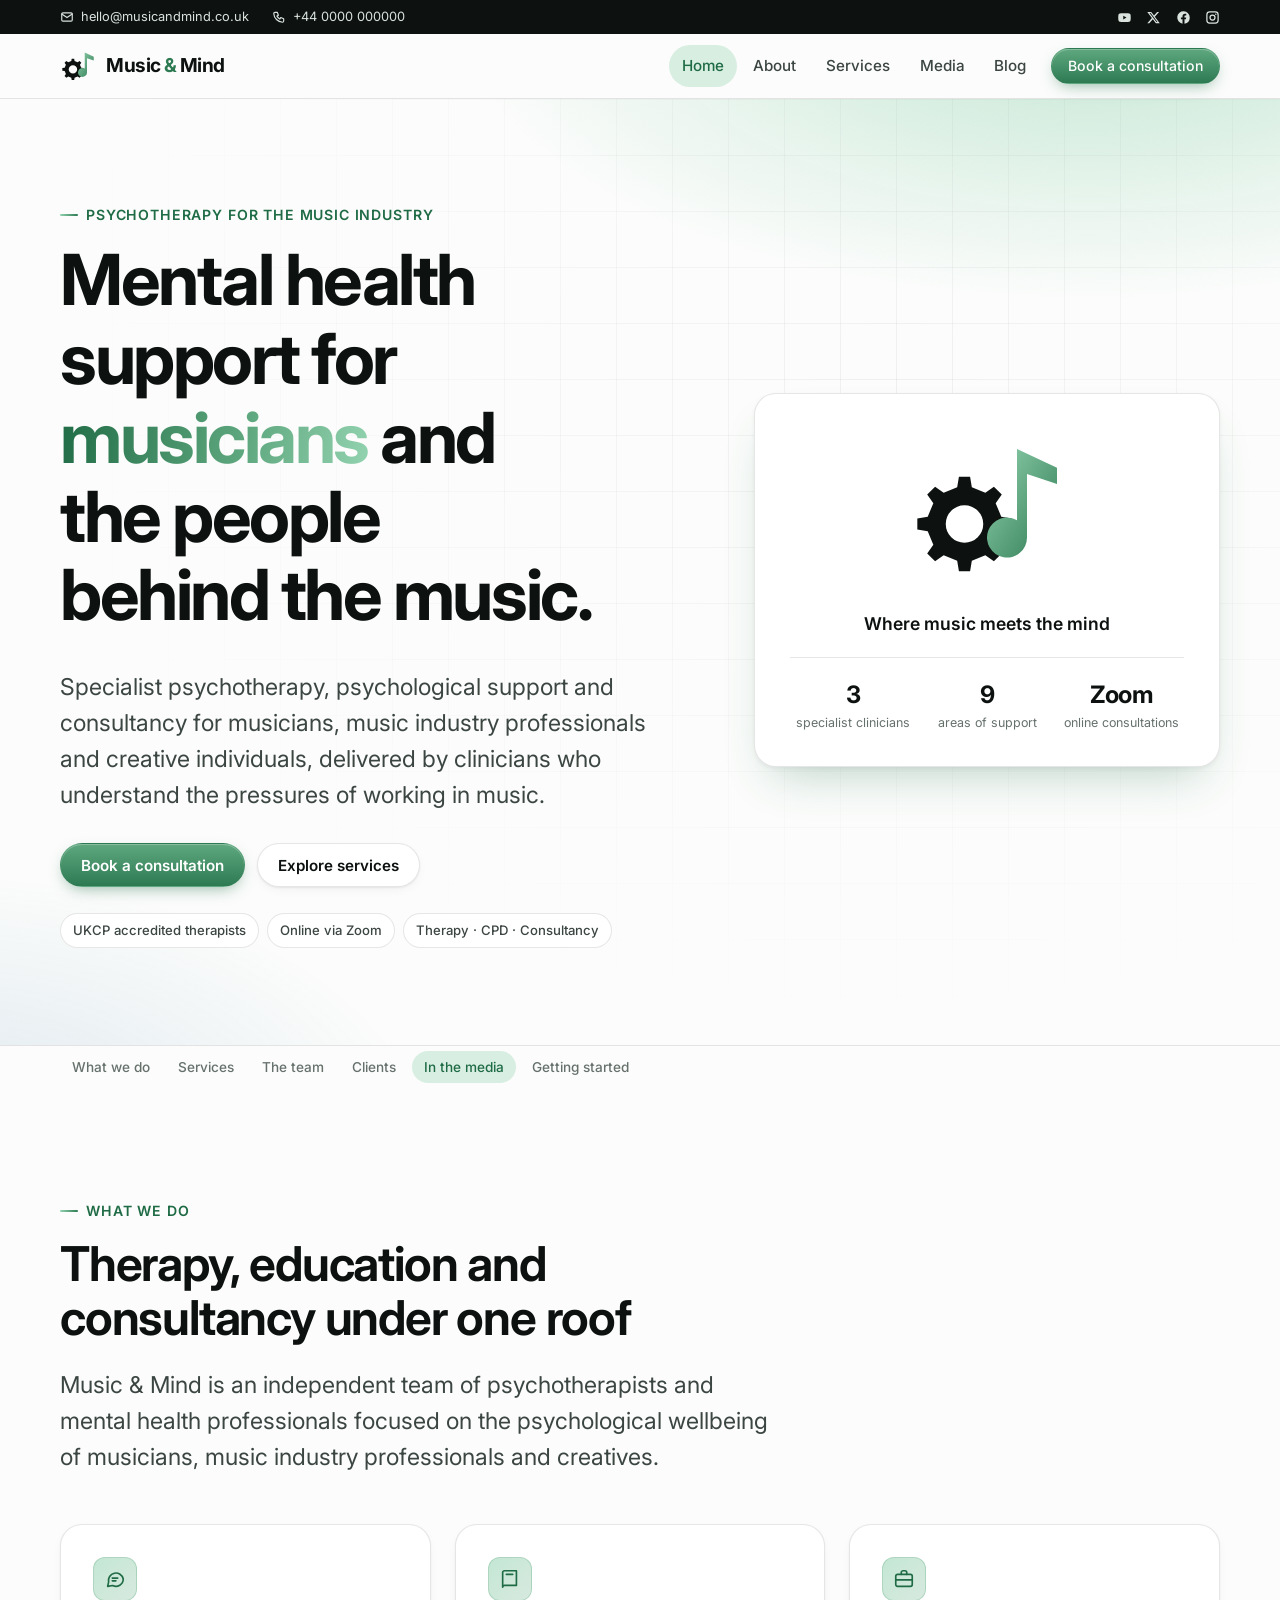
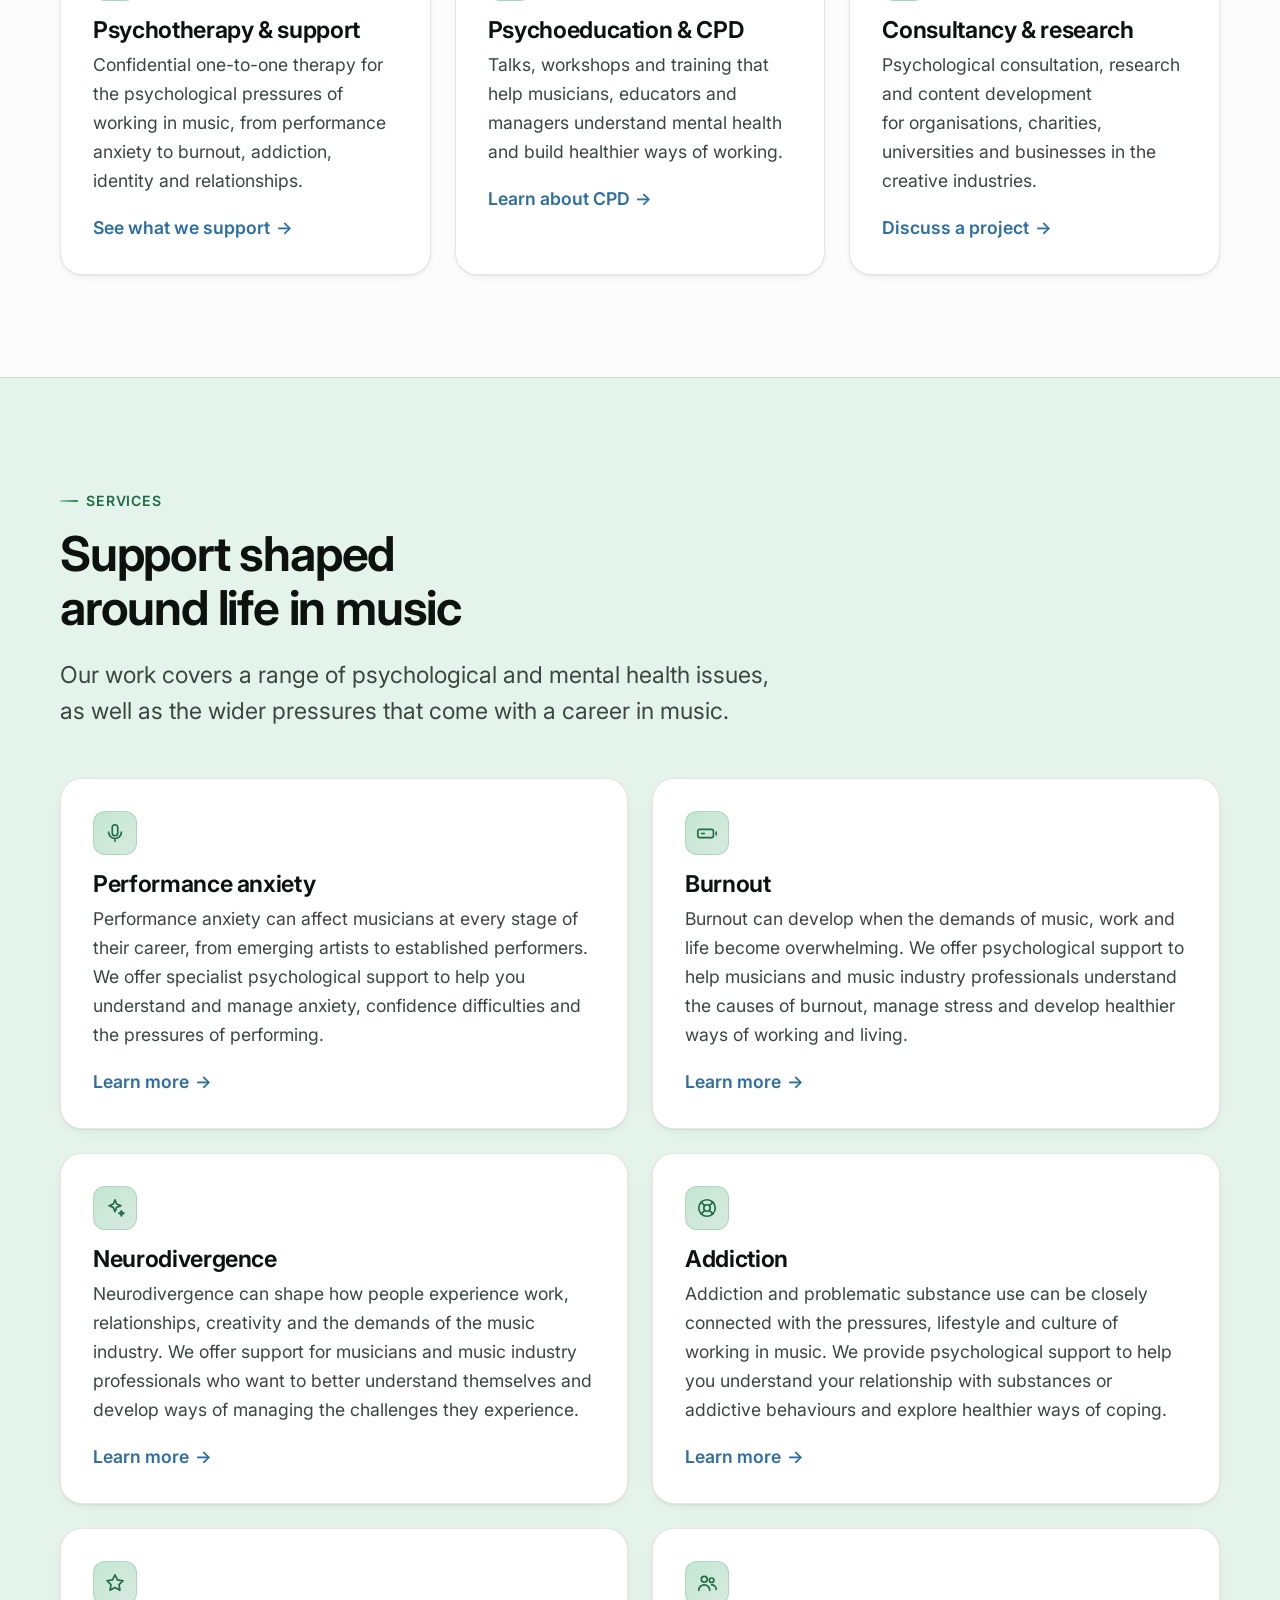
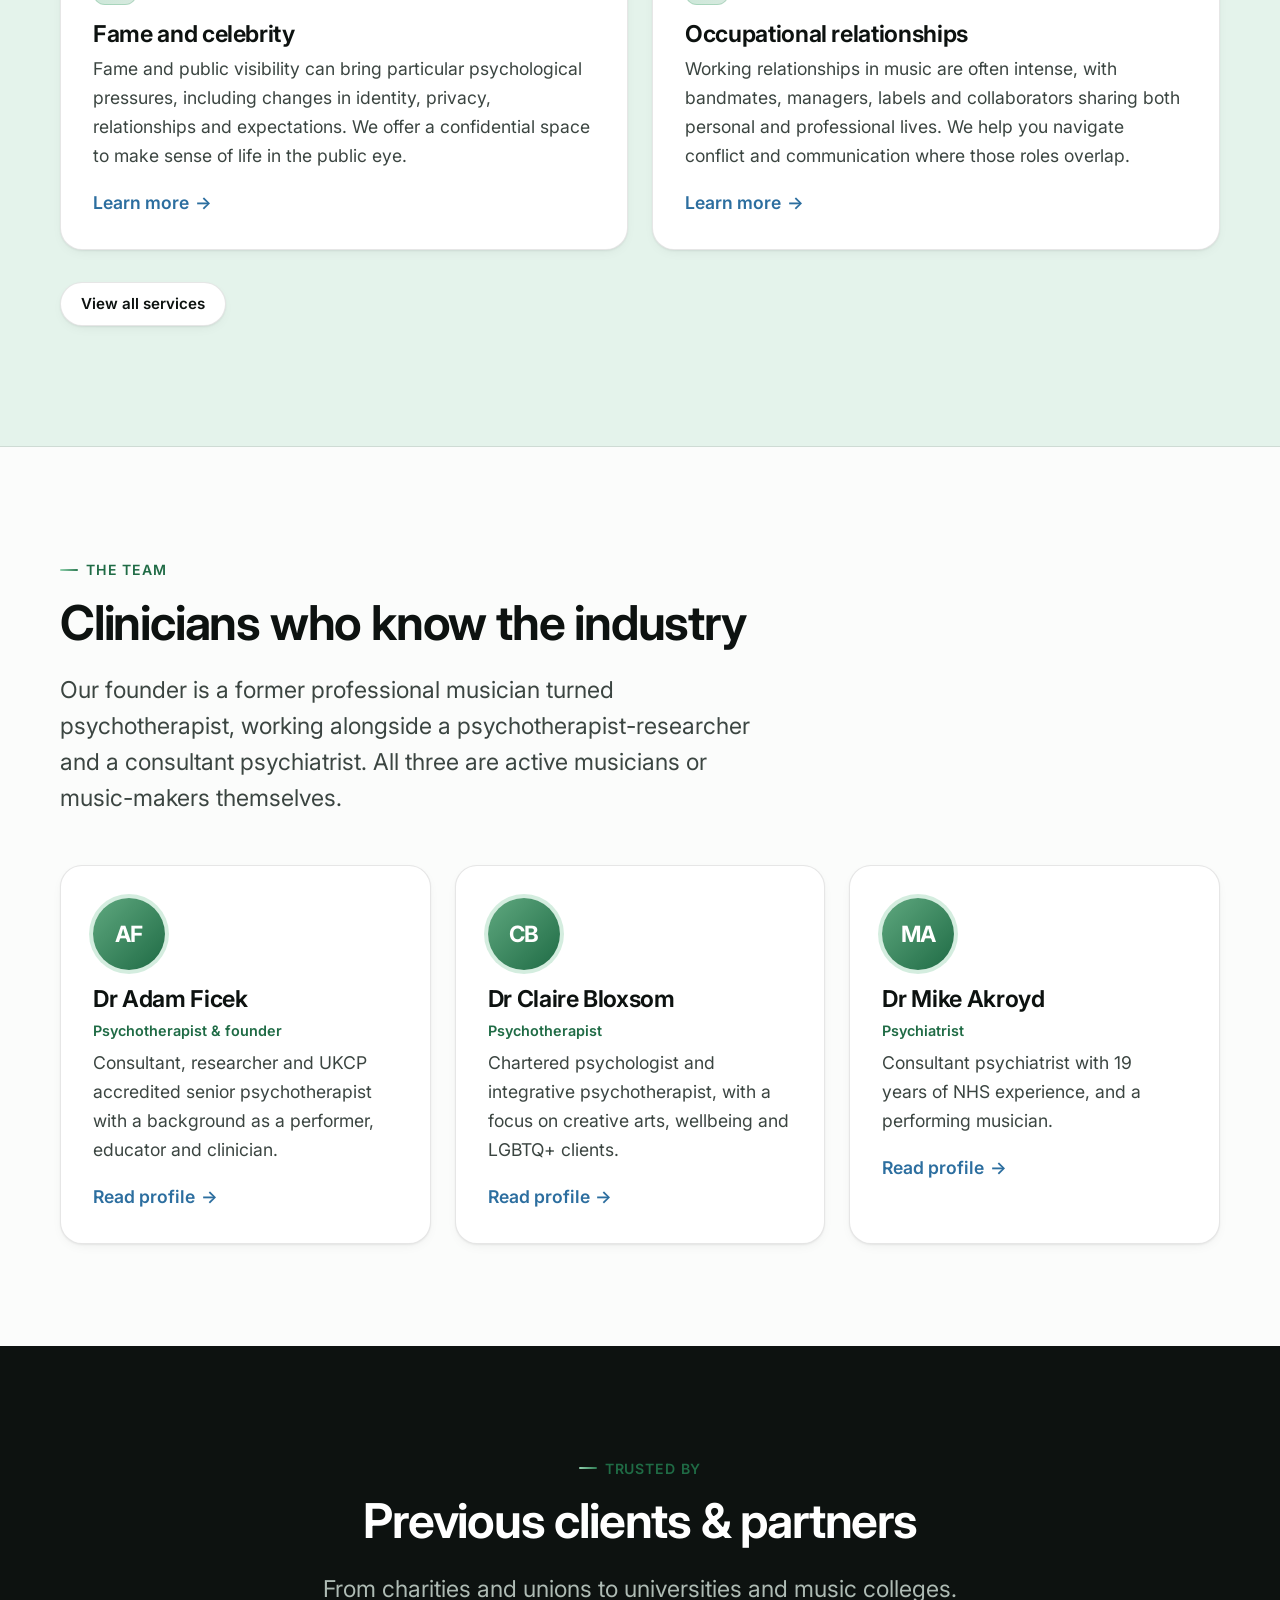
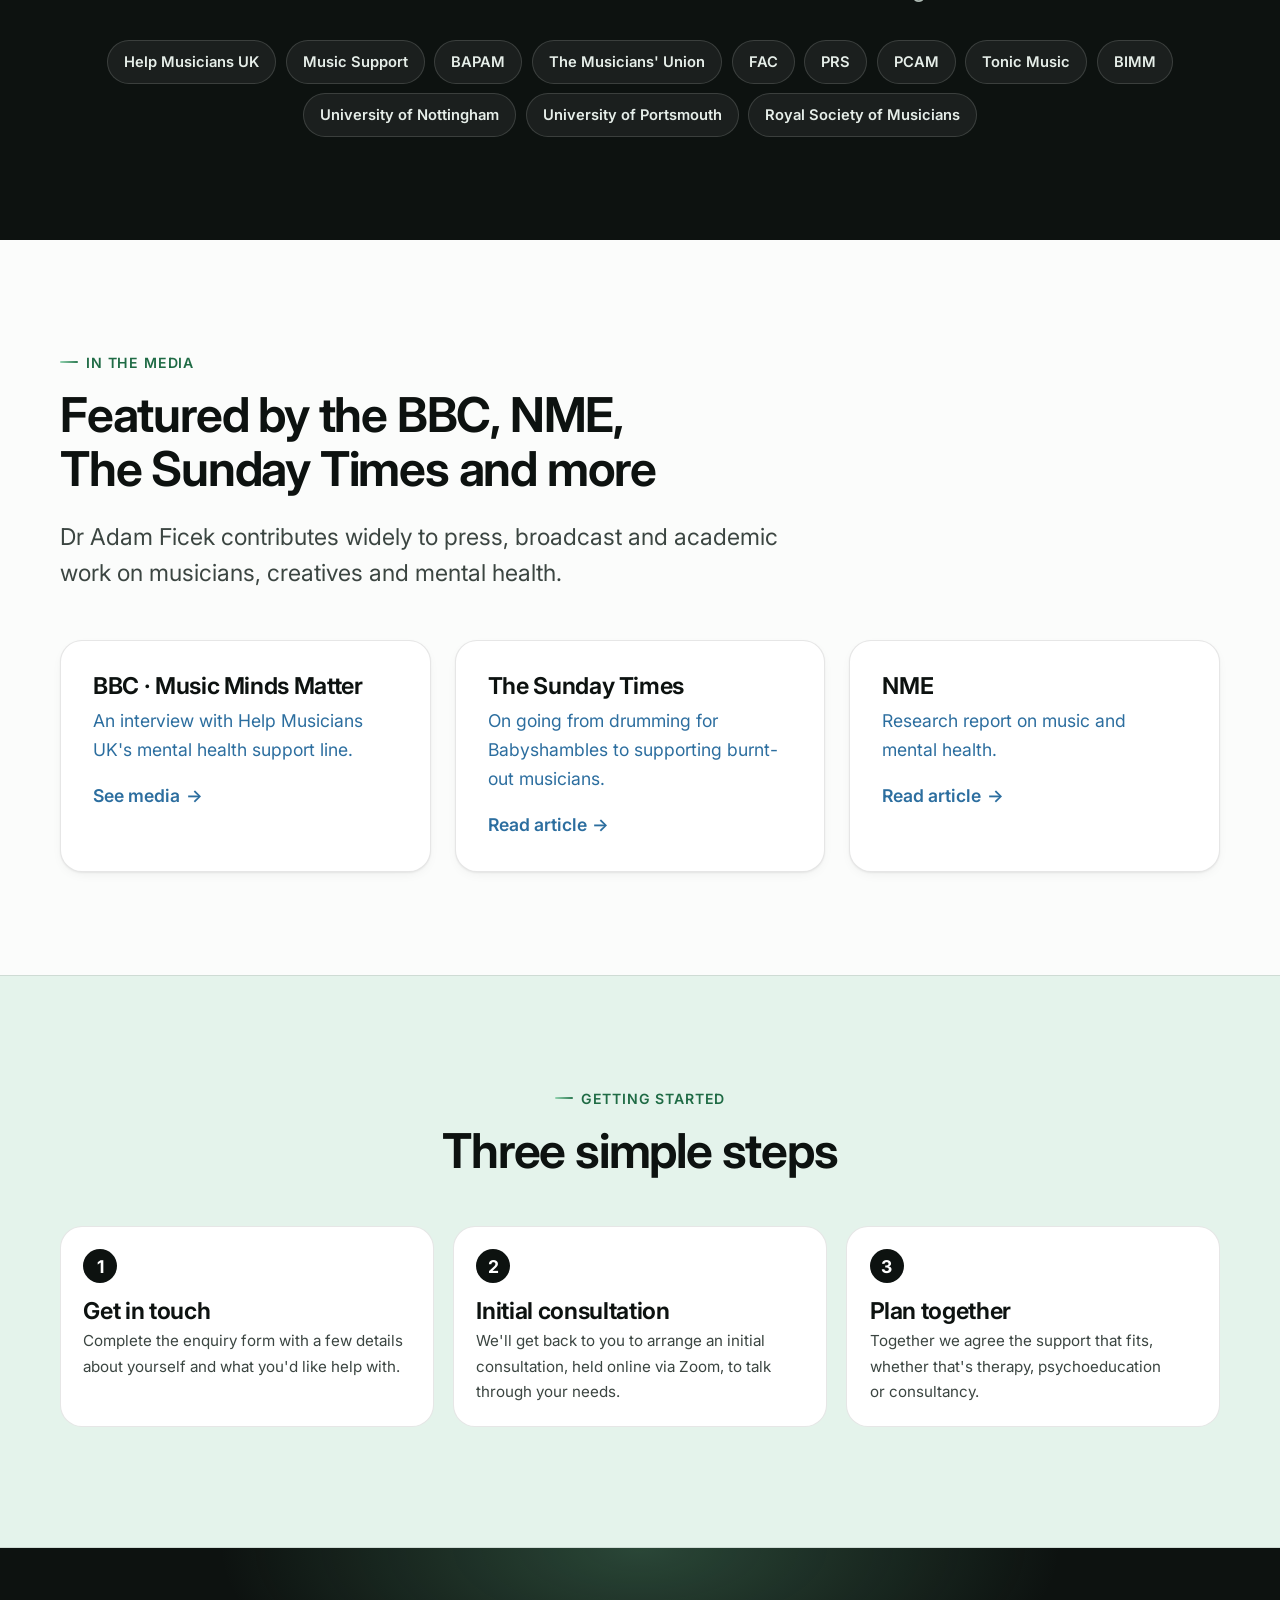
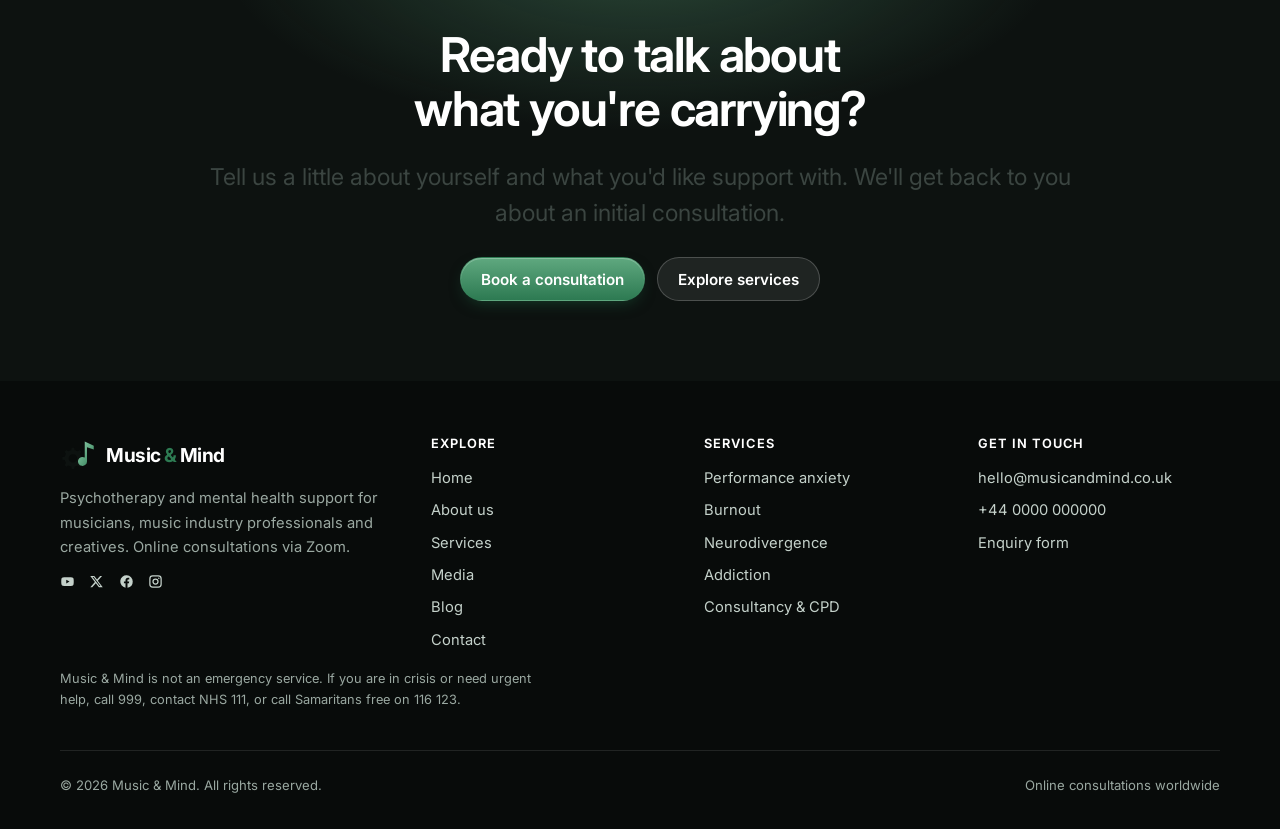
==== index.html @ 937616e1 "Initial commit: modernised Music & Mind static site" ====
<!doctype html>
<html lang="en-GB" class="no-js">
<head>
<meta charset="utf-8">
<meta name="viewport" content="width=device-width,initial-scale=1">
<title>Psychotherapy &amp; Mental Health Support for Musicians | Music &amp; Mind</title>
<meta name="description" content="Specialist psychotherapy, psychological support and consultancy for musicians, music industry professionals and creatives. Online consultations via Zoom.">
<meta name="theme-color" content="#0d1210">
<link rel="canonical" href="https://www.musicandmind.co.uk/">
<meta property="og:type" content="website"><meta property="og:site_name" content="Music &amp; Mind">
<meta property="og:title" content="Psychotherapy &amp; Mental Health Support for Musicians | Music &amp; Mind"><meta property="og:description" content="Specialist psychotherapy, psychological support and consultancy for musicians, music industry professionals and creatives. Online consultations via Zoom.">
<meta property="og:image" content="https://www.musicandmind.co.uk/images/brand/og.png"><meta name="twitter:card" content="summary_large_image">
<link rel="icon" href="favicon.svg" type="image/svg+xml"><link rel="icon" href="favicon-32.png" sizes="32x32" type="image/png">
<link rel="apple-touch-icon" href="apple-touch-icon.png"><link rel="manifest" href="site.webmanifest">
<script>document.documentElement.className="js"</script>
<link rel="preconnect" href="https://fonts.googleapis.com"><link rel="preconnect" href="https://fonts.gstatic.com" crossorigin>
<link rel="stylesheet" href="https://fonts.googleapis.com/css2?family=Inter:wght@400..700&display=swap">
<link rel="stylesheet" href="css/style.css">
<script src="js/main.js" defer></script>
<script type="application/ld+json">{"@context": "https://schema.org", "@type": "ProfessionalService", "name": "Music & Mind", "url": "https://www.musicandmind.co.uk/", "description": "Psychotherapy and mental health support for musicians, music industry professionals and creatives.", "sameAs": ["https://www.youtube.com/channel/UCqxCYshi4Ed6WEvmgeZslqQ", "https://twitter.com/musicandminduk", "https://www.facebook.com/musicandmindconsultancy/", "https://www.instagram.com/musicandminduk/"], "areaServed": "GB"}</script>
</head>
<body>
<a class="skip" href="#main">Skip to content</a>
<header class="site-header">
  <div class="topbar"><div class="wrap">
    <div class="contact">
      <a href="mailto:hello@musicandmind.co.uk"><svg viewBox="0 0 24 24" aria-hidden="true"><rect x="3" y="5" width="18" height="14" rx="2"/><path d="M3 7l9 6 9-6"/></svg><span>hello@musicandmind.co.uk</span></a>
      <a href="tel:+440000000000"><svg viewBox="0 0 24 24" aria-hidden="true"><path d="M5 4h4l2 5-2.5 1.5a11 11 0 0 0 5 5L15 13l5 2v4a2 2 0 0 1-2 2A16 16 0 0 1 3 6a2 2 0 0 1 2-2z"/></svg><span>+44 0000 000000</span></a>
    </div>
    <div class="socials"><a href="https://www.youtube.com/channel/UCqxCYshi4Ed6WEvmgeZslqQ" rel="noopener" target="_blank" aria-label="YouTube"><svg viewBox="0 0 24 24" fill-rule="evenodd" aria-hidden="true"><path d="M21.6 7.2a2.5 2.5 0 0 0-1.8-1.8C18.2 5 12 5 12 5s-6.2 0-7.8.4A2.5 2.5 0 0 0 2.4 7.2C2 8.8 2 12 2 12s0 3.2.4 4.8a2.5 2.5 0 0 0 1.8 1.8C5.8 19 12 19 12 19s6.2 0 7.8-.4a2.5 2.5 0 0 0 1.8-1.8c.4-1.6.4-4.8.4-4.8s0-3.2-.4-4.8zM10 15V9l5.2 3L10 15z"/></svg></a><a href="https://twitter.com/musicandminduk" rel="noopener" target="_blank" aria-label="X (Twitter)"><svg viewBox="0 0 24 24" fill-rule="evenodd" aria-hidden="true"><path d="M17.8 3h3.1l-6.8 7.7L22 21h-6.2l-4.9-6.3L5.2 21H2.1l7.3-8.3L2 3h6.4l4.4 5.8L17.8 3zm-1.1 16.2h1.7L7.4 4.7H5.6l11.1 14.5z"/></svg></a><a href="https://www.facebook.com/musicandmindconsultancy/" rel="noopener" target="_blank" aria-label="Facebook"><svg viewBox="0 0 24 24" fill-rule="evenodd" aria-hidden="true"><path d="M22 12a10 10 0 1 0-11.6 9.9v-7H7.9V12h2.5V9.8c0-2.5 1.5-3.9 3.8-3.9 1.1 0 2.2.2 2.2.2v2.5h-1.3c-1.2 0-1.6.8-1.6 1.6V12h2.8l-.4 2.9h-2.3v7A10 10 0 0 0 22 12z"/></svg></a><a href="https://www.instagram.com/musicandminduk/" rel="noopener" target="_blank" aria-label="Instagram"><svg viewBox="0 0 24 24" fill-rule="evenodd" aria-hidden="true"><path d="M7.5 2h9A5.5 5.5 0 0 1 22 7.5v9a5.5 5.5 0 0 1-5.5 5.5h-9A5.5 5.5 0 0 1 2 16.5v-9A5.5 5.5 0 0 1 7.5 2zm0 2A3.5 3.5 0 0 0 4 7.5v9A3.5 3.5 0 0 0 7.5 20h9a3.5 3.5 0 0 0 3.5-3.5v-9A3.5 3.5 0 0 0 16.5 4h-9zM12 7a5 5 0 1 1 0 10 5 5 0 0 1 0-10zm0 2a3 3 0 1 0 0 6 3 3 0 0 0 0-6zm5.3-3.3a1.2 1.2 0 1 1 0 2.4 1.2 1.2 0 0 1 0-2.4z"/></svg></a></div>
  </div></div>
  <div class="mainbar"><div class="wrap">
    <a class="brand" href="index.html" aria-label="Music &amp; Mind home"><img src="images/brand/logo-mark.svg" width="36" height="36" alt=""><span>Music <em>&amp;</em> Mind</span></a>
    <button class="menu-btn" aria-expanded="false" aria-controls="nav" aria-label="Menu"><svg viewBox="0 0 24 24"><path d="M4 7h16M4 12h16M4 17h16"/></svg></button>
    <nav class="nav" id="nav" aria-label="Main" data-open="false"><a href="index.html" aria-current="page">Home</a><a href="about.html">About</a><a href="services.html">Services</a><a href="media.html">Media</a><a href="blog.html">Blog</a><a class="btn sm" href="contact.html">Book a consultation</a></nav>
  </div></div>
  
</header>
<main id="main">

<section class="hero">
  <div class="wrap">
    <div>
      <span class="eyebrow">Psychotherapy for the music industry</span>
      <h1>Mental health support for <em>musicians</em> and the people behind the music.</h1>
      <p class="lead">Specialist psychotherapy, psychological support and consultancy for musicians, music industry professionals and creative individuals, delivered by clinicians who understand the pressures of working in music.</p>
      <div class="btn-row"><a class="btn" href="contact.html">Book a consultation</a><a class="btn ghost" href="services.html">Explore services</a></div>
      <ul class="chips"><li>UKCP accredited therapists</li><li>Online via Zoom</li><li>Therapy · CPD · Consultancy</li></ul>
    </div>
    <div class="hero-card reveal">
      <img class="mark" src="images/brand/logo-mark.svg" width="160" height="160" alt="Music &amp; Mind logo: a gear and a musical note">
      <p style="margin:0;color:var(--ink);font-weight:600">Where music meets the mind</p>
      <div class="stat-row">
        <div class="stat"><b>3</b><span>specialist clinicians</span></div>
        <div class="stat"><b>9</b><span>areas of support</span></div>
        <div class="stat"><b>Zoom</b><span>online consultations</span></div>
      </div>
    </div>
  </div>
</section>

<nav class="subnav" aria-label="On this page"><div class="wrap"><a href="#approach">What we do</a><a href="#services">Services</a><a href="#team">The team</a><a href="#clients">Clients</a><a href="#media">In the media</a><a href="#start">Getting started</a></div></nav>

<section class="section" id="approach">
  <div class="wrap">
    <div class="sec-head"><span class="eyebrow">What we do</span><h2>Therapy, education and consultancy under one roof</h2>
    <p class="lead">Music & Mind is an independent team of psychotherapists and mental health professionals focused on the psychological wellbeing of musicians, music industry professionals and creatives.</p></div>
    <div class="grid c3">
      <article class="card reveal"><div class="icon" aria-hidden="true"><svg viewBox="0 0 24 24"><path d="M21 12a8 8 0 0 1-11.6 7.1L4 20l1-4.6A8 8 0 1 1 21 12z"/><path d="M9 11h6M9 14h4"/></svg></div><h3>Psychotherapy &amp; support</h3><p>Confidential one-to-one therapy for the psychological pressures of working in music, from performance anxiety to burnout, addiction, identity and relationships.</p><a class="link-arrow" href="services.html">See what we support</a></article>
      <article class="card reveal" style="--i:1"><div class="icon" aria-hidden="true"><svg viewBox="0 0 24 24"><path d="M4 5a2 2 0 0 1 2-2h13v16H6a2 2 0 0 0-2 2V5z"/><path d="M8 7h7"/></svg></div><h3>Psychoeducation &amp; CPD</h3><p>Talks, workshops and training that help musicians, educators and managers understand mental health and build healthier ways of working.</p><a class="link-arrow" href="services.html#consultancy-psychoeducation-cpd">Learn about CPD</a></article>
      <article class="card reveal" style="--i:2"><div class="icon" aria-hidden="true"><svg viewBox="0 0 24 24"><rect x="3" y="7" width="18" height="13" rx="2"/><path d="M9 7V5a2 2 0 0 1 2-2h2a2 2 0 0 1 2 2v2M3 13h18"/></svg></div><h3>Consultancy &amp; research</h3><p>Psychological consultation, research and content development for organisations, charities, universities and businesses in the creative industries.</p><a class="link-arrow" href="contact.html?topic=consultancy">Discuss a project</a></article>
    </div>
  </div>
</section>

<section class="section tint" id="services">
  <div class="wrap">
    <div class="sec-head"><span class="eyebrow">Services</span><h2>Support shaped around life in music</h2>
    <p class="lead">Our work covers a range of psychological and mental health issues, as well as the wider pressures that come with a career in music.</p></div>
    <div class="grid c2" data-services data-compact data-limit="6" aria-busy="true"><div class="card skeleton"></div><div class="card skeleton"></div></div>
    <p style="margin-top:2rem"><a class="btn ghost" href="services.html">View all services</a></p>
  </div>
</section>

<section class="section" id="team">
  <div class="wrap">
    <div class="sec-head"><span class="eyebrow">The team</span><h2>Clinicians who know the industry</h2>
    <p class="lead">Our founder is a former professional musician turned psychotherapist, working alongside a psychotherapist-researcher and a consultant psychiatrist. All three are active musicians or music-makers themselves.</p></div>
    <div class="grid c3">
      <article class="card reveal"><div class="avatar" aria-hidden="true">AF</div><h3 style="margin-top:1rem">Dr Adam Ficek</h3><p class="role">Psychotherapist &amp; founder</p><p>Consultant, researcher and UKCP accredited senior psychotherapist with a background as a performer, educator and clinician.</p><a class="link-arrow" href="about.html#adam-ficek">Read profile</a></article>
      <article class="card reveal" style="--i:1"><div class="avatar" aria-hidden="true">CB</div><h3 style="margin-top:1rem">Dr Claire Bloxsom</h3><p class="role">Psychotherapist</p><p>Chartered psychologist and integrative psychotherapist, with a focus on creative arts, wellbeing and LGBTQ+ clients.</p><a class="link-arrow" href="about.html#claire-bloxsom">Read profile</a></article>
      <article class="card reveal" style="--i:2"><div class="avatar" aria-hidden="true">MA</div><h3 style="margin-top:1rem">Dr Mike Akroyd</h3><p class="role">Psychiatrist</p><p>Consultant psychiatrist with 19 years of NHS experience, and a performing musician.</p><a class="link-arrow" href="about.html#mike-akroyd">Read profile</a></article>
    </div>
  </div>
</section>

<section class="section dark" id="clients">
  <div class="wrap center">
    <span class="eyebrow">Trusted by</span><h2>Previous clients &amp; partners</h2>
    <p class="lead center" style="color:#aebbb4;margin-bottom:2rem">From charities and unions to universities and music colleges.</p>
    <ul class="client-wall reveal">
      <li>Help Musicians UK</li><li>Music Support</li><li>BAPAM</li><li>The Musicians' Union</li><li>FAC</li><li>PRS</li><li>PCAM</li><li>Tonic Music</li><li>BIMM</li><li>University of Nottingham</li><li>University of Portsmouth</li><li>Royal Society of Musicians</li>
    </ul>
  </div>
</section>

<section class="section" id="media">
  <div class="wrap">
    <div class="sec-head"><span class="eyebrow">In the media</span><h2>Featured by the BBC, NME, The Sunday Times and more</h2>
    <p class="lead">Dr Adam Ficek contributes widely to press, broadcast and academic work on musicians, creatives and mental health.</p></div>
    <div class="grid c3">
      <a class="card reveal" href="media.html#press" style="text-decoration:none"><h3>BBC &middot; Music Minds Matter</h3><p>An interview with Help Musicians UK's mental health support line.</p><span class="link-arrow">See media</span></a>
      <a class="card reveal" style="--i:1;text-decoration:none" href="https://www.thetimes.co.uk/article/i-was-pete-dohertys-drummer-now-im-saving-burnt-out-rock-stars-d7qwt52q5" target="_blank" rel="noopener"><h3>The Sunday Times</h3><p>On going from drumming for Babyshambles to supporting burnt-out musicians.</p><span class="link-arrow">Read article</span></a>
      <a class="card reveal" style="--i:2;text-decoration:none" href="https://www.nme.com/news/music/babyshambles-dr-adam-ficek-shares-report-on-music-and-mental-health-its-business-but-the-product-is-a-human-being-3757294" target="_blank" rel="noopener"><h3>NME</h3><p>Research report on music and mental health.</p><span class="link-arrow">Read article</span></a>
    </div>
  </div>
</section>

<section class="section tint" id="start">
  <div class="wrap">
    <div class="sec-head center"><span class="eyebrow">Getting started</span><h2>Three simple steps</h2></div>
    <ol class="steps">
      <li class="reveal"><h3>Get in touch</h3><p>Complete the enquiry form with a few details about yourself and what you'd like help with.</p></li>
      <li class="reveal" style="--i:1"><h3>Initial consultation</h3><p>We'll get back to you to arrange an initial consultation, held online via Zoom, to talk through your needs.</p></li>
      <li class="reveal" style="--i:2"><h3>Plan together</h3><p>Together we agree the support that fits, whether that's therapy, psychoeducation or consultancy.</p></li>
    </ol>
  </div>
</section>

</main>
<section class="cta">
  <div class="wrap reveal">
    <h2>Ready to talk about what you're carrying?</h2>
    <p class="lead center" style="margin-inline:auto;margin-bottom:1.6rem">Tell us a little about yourself and what you'd like support with. We'll get back to you about an initial consultation.</p>
    <div class="btn-row"><a class="btn" href="contact.html">Book a consultation</a><a class="btn ghost" href="services.html">Explore services</a></div>
  </div>
</section>
<footer class="site-footer">
  <div class="wrap">
    <div class="foot-grid">
      <div>
        <a class="brand" href="index.html"><img src="images/brand/logo-mark.svg" width="36" height="36" alt=""><span>Music <em>&amp;</em> Mind</span></a>
        <p>Psychotherapy and mental health support for musicians, music industry professionals and creatives. Online consultations via Zoom.</p>
        <div class="socials"><a href="https://www.youtube.com/channel/UCqxCYshi4Ed6WEvmgeZslqQ" rel="noopener" target="_blank" aria-label="YouTube"><svg viewBox="0 0 24 24" fill-rule="evenodd" aria-hidden="true"><path d="M21.6 7.2a2.5 2.5 0 0 0-1.8-1.8C18.2 5 12 5 12 5s-6.2 0-7.8.4A2.5 2.5 0 0 0 2.4 7.2C2 8.8 2 12 2 12s0 3.2.4 4.8a2.5 2.5 0 0 0 1.8 1.8C5.8 19 12 19 12 19s6.2 0 7.8-.4a2.5 2.5 0 0 0 1.8-1.8c.4-1.6.4-4.8.4-4.8s0-3.2-.4-4.8zM10 15V9l5.2 3L10 15z"/></svg></a><a href="https://twitter.com/musicandminduk" rel="noopener" target="_blank" aria-label="X (Twitter)"><svg viewBox="0 0 24 24" fill-rule="evenodd" aria-hidden="true"><path d="M17.8 3h3.1l-6.8 7.7L22 21h-6.2l-4.9-6.3L5.2 21H2.1l7.3-8.3L2 3h6.4l4.4 5.8L17.8 3zm-1.1 16.2h1.7L7.4 4.7H5.6l11.1 14.5z"/></svg></a><a href="https://www.facebook.com/musicandmindconsultancy/" rel="noopener" target="_blank" aria-label="Facebook"><svg viewBox="0 0 24 24" fill-rule="evenodd" aria-hidden="true"><path d="M22 12a10 10 0 1 0-11.6 9.9v-7H7.9V12h2.5V9.8c0-2.5 1.5-3.9 3.8-3.9 1.1 0 2.2.2 2.2.2v2.5h-1.3c-1.2 0-1.6.8-1.6 1.6V12h2.8l-.4 2.9h-2.3v7A10 10 0 0 0 22 12z"/></svg></a><a href="https://www.instagram.com/musicandminduk/" rel="noopener" target="_blank" aria-label="Instagram"><svg viewBox="0 0 24 24" fill-rule="evenodd" aria-hidden="true"><path d="M7.5 2h9A5.5 5.5 0 0 1 22 7.5v9a5.5 5.5 0 0 1-5.5 5.5h-9A5.5 5.5 0 0 1 2 16.5v-9A5.5 5.5 0 0 1 7.5 2zm0 2A3.5 3.5 0 0 0 4 7.5v9A3.5 3.5 0 0 0 7.5 20h9a3.5 3.5 0 0 0 3.5-3.5v-9A3.5 3.5 0 0 0 16.5 4h-9zM12 7a5 5 0 1 1 0 10 5 5 0 0 1 0-10zm0 2a3 3 0 1 0 0 6 3 3 0 0 0 0-6zm5.3-3.3a1.2 1.2 0 1 1 0 2.4 1.2 1.2 0 0 1 0-2.4z"/></svg></a></div>
      </div>
      <div><h4>Explore</h4><ul><li><a href="index.html">Home</a></li><li><a href="about.html">About us</a></li><li><a href="services.html">Services</a></li><li><a href="media.html">Media</a></li><li><a href="blog.html">Blog</a></li><li><a href="contact.html">Contact</a></li></ul></div>
      <div><h4>Services</h4><ul><li><a href="services.html#performance-anxiety">Performance anxiety</a></li><li><a href="services.html#burnout">Burnout</a></li><li><a href="services.html#neurodivergence">Neurodivergence</a></li><li><a href="services.html#addiction">Addiction</a></li><li><a href="services.html#consultancy-psychoeducation-cpd">Consultancy &amp; CPD</a></li></ul></div>
      <div><h4>Get in touch</h4><ul><li><a href="mailto:hello@musicandmind.co.uk">hello@musicandmind.co.uk</a></li><li><a href="tel:+440000000000">+44 0000 000000</a></li><li><a href="contact.html">Enquiry form</a></li></ul></div>
    </div>
    <p class="disclaimer">Music &amp; Mind is not an emergency service. If you are in crisis or need urgent help, call 999, contact NHS 111, or call Samaritans free on 116 123.</p>
    <div class="legal"><span>&copy; <span data-year>2026</span> Music &amp; Mind. All rights reserved.</span><span>Online consultations worldwide</span></div>
  </div>
</footer>
<dialog class="lightbox" id="lightbox" aria-label="Media viewer">
  <div class="lb-body"></div>
  <div class="lb-bar"><span class="lb-cap"></span><span><button class="lb-prev" aria-label="Previous">←</button> <button class="lb-next" aria-label="Next">→</button> <button class="lb-close" autofocus>Close</button></span></div>
</dialog>
</body>
</html>
---- css/style.css ----
/* Music & Mind — single stylesheet. Hand-written, no dependencies. See BRAND.md */
:root{
  --ink:#0d1210; --ink-2:#3b4541; --ink-3:#66716c;
  --green-700:#1f6b45; --green-600:#2d7a52; --green-500:#5fa87f; --green-300:#93d3b0;
  --blue:#2c6e9f;
  --bg:#fbfcfb; --surface:#fff; --line:color-mix(in srgb,var(--ink) 10%,transparent);
  --tint:color-mix(in srgb,var(--green-300) 22%,var(--bg));
  --brand:var(--green-600); --brand-ink:var(--green-700);
  --shadow-1:0 1px 2px rgb(13 18 16/.06),0 4px 14px -6px rgb(13 18 16/.10);
  --shadow-2:0 2px 4px rgb(13 18 16/.05),0 24px 48px -20px rgb(31 107 69/.30);
  --r:14px; --r-lg:22px;
  --font:"Inter",system-ui,-apple-system,"Segoe UI",Roboto,sans-serif;
  --step--1:clamp(.82rem,.8rem + .1vw,.9rem);
  --step-0:clamp(1rem,.96rem + .2vw,1.1rem);
  --step-1:clamp(1.2rem,1.1rem + .5vw,1.45rem);
  --step-2:clamp(1.5rem,1.3rem + 1vw,2.1rem);
  --step-3:clamp(1.9rem,1.5rem + 2vw,3rem);
  --step-4:clamp(2.3rem,1.6rem + 3.6vw,4.4rem);
  --gutter:clamp(1.1rem,4vw,2.5rem); --max:1160px; --header-h:96px;
  color-scheme:light;
}
*,*::before,*::after{box-sizing:border-box}
html{scroll-behavior:smooth;scroll-padding-top:calc(var(--header-h) + 12px);-webkit-text-size-adjust:100%}
body{margin:0;font:400 var(--step-0)/1.65 var(--font);color:var(--ink-2);background:var(--bg);
  text-rendering:optimizeLegibility;-webkit-font-smoothing:antialiased}
img,svg{max-width:100%;display:block}
h1,h2,h3,h4{color:var(--ink);line-height:1.12;letter-spacing:-.025em;margin:0 0 .5em;font-weight:650;text-wrap:balance}
h1{font-size:var(--step-4);font-weight:700;letter-spacing:-.035em}
h2{font-size:var(--step-3)} h3{font-size:var(--step-1);letter-spacing:-.015em}
p{margin:0 0 1em;text-wrap:pretty}
a{color:var(--blue);text-underline-offset:3px;text-decoration-thickness:1px}
a:hover{color:var(--brand-ink)}
:focus-visible{outline:2px solid var(--green-500);outline-offset:3px;border-radius:6px}
.skip{position:absolute;left:-999px;top:8px;background:var(--ink);color:#fff;padding:.6rem 1rem;border-radius:8px;z-index:100}
.skip:focus{left:8px}
.wrap{width:min(100% - 2*var(--gutter),var(--max));margin-inline:auto}
.section{padding-block:clamp(3.5rem,8vw,6.5rem)}
.section.tint{background:var(--tint);border-block:1px solid var(--line)}
.section.dark{background:var(--ink);color:#c9d3ce}
.section.dark h2,.section.dark h3{color:#fff}
.eyebrow{display:inline-flex;gap:.5rem;align-items:center;font-size:var(--step--1);font-weight:600;letter-spacing:.06em;
  text-transform:uppercase;color:var(--brand-ink);margin-bottom:.9rem}
.eyebrow::before{content:"";width:18px;height:2px;background:linear-gradient(90deg,var(--green-300),var(--green-600));border-radius:2px}
.lead{font-size:var(--step-1);color:var(--ink-2);max-width:62ch;line-height:1.55}
.sec-head{max-width:720px;margin-bottom:clamp(1.8rem,4vw,3rem)}
.center{text-align:center;margin-inline:auto}.center .eyebrow{justify-content:center}

/* ---------- Header ---------- */
.site-header{position:sticky;top:0;z-index:50;background:color-mix(in srgb,var(--bg) 86%,transparent);
  backdrop-filter:saturate(1.6) blur(14px);-webkit-backdrop-filter:saturate(1.6) blur(14px);border-bottom:1px solid var(--line)}
.topbar{background:var(--ink);color:#d9e2dd;font-size:.8rem}
.topbar .wrap{display:flex;justify-content:space-between;align-items:center;gap:1rem;min-height:34px}
.topbar a{color:inherit;text-decoration:none;display:inline-flex;gap:.45rem;align-items:center;padding:.25rem 0}
.topbar a:hover{color:var(--green-300)}
.topbar .contact{display:flex;gap:1.4rem;flex-wrap:wrap}
.topbar svg{width:14px;height:14px;fill:none;stroke:currentColor;stroke-width:2;stroke-linecap:round;stroke-linejoin:round}
.socials{display:flex;gap:.9rem}.socials svg{width:15px;height:15px;fill:currentColor;stroke:none}
.mainbar .wrap{display:flex;align-items:center;justify-content:space-between;gap:1rem;min-height:64px}
.brand{display:flex;align-items:center;gap:.65rem;text-decoration:none;color:var(--ink);font-weight:700;letter-spacing:-.03em;font-size:1.2rem}
.brand img{width:36px;height:36px}.brand span em{font-style:normal;color:var(--brand)}
.nav{display:flex;align-items:center;gap:.25rem}
.nav a{color:var(--ink-2);text-decoration:none;font-size:.95rem;font-weight:500;padding:.5rem .8rem;border-radius:999px;transition:background .2s,color .2s}
.nav a:hover{background:color-mix(in srgb,var(--green-300) 30%,transparent);color:var(--ink)}
.nav a[aria-current=page]{color:var(--brand-ink);background:color-mix(in srgb,var(--green-300) 34%,transparent)}
.nav .btn{margin-left:.5rem;color:#fff}
.nav .btn:hover,.nav .btn[aria-current=page]{color:#fff;background:linear-gradient(180deg,var(--green-600),var(--brand-ink))}
.menu-btn{display:none;appearance:none;border:1px solid var(--line);background:var(--surface);border-radius:10px;width:42px;height:42px;cursor:pointer;color:var(--ink)}
.menu-btn svg{width:20px;height:20px;margin:auto;stroke:currentColor;stroke-width:2;fill:none;stroke-linecap:round}
.subnav{border-top:1px solid var(--line)}
.subnav .wrap{display:flex;gap:.25rem;overflow-x:auto;scrollbar-width:none;min-height:42px;align-items:center}
.subnav::-webkit-scrollbar,.subnav .wrap::-webkit-scrollbar{display:none}
.subnav a{white-space:nowrap;font-size:.85rem;font-weight:500;color:var(--ink-3);text-decoration:none;padding:.3rem .75rem;border-radius:999px}
.subnav a:hover{color:var(--ink)}
.subnav a.active{color:var(--brand-ink);background:color-mix(in srgb,var(--green-300) 34%,transparent)}

/* ---------- Buttons ---------- */
.btn{display:inline-flex;align-items:center;justify-content:center;gap:.5rem;font:600 .95rem/1 var(--font);padding:.85rem 1.25rem;border-radius:999px;
  border:1px solid transparent;text-decoration:none;cursor:pointer;color:#fff;
  background:linear-gradient(180deg,var(--green-500),var(--green-600));
  box-shadow:inset 0 1px 0 rgb(255 255 255/.25),0 6px 16px -6px rgb(31 107 69/.55);transition:transform .15s,box-shadow .2s,background .2s}
.btn:hover{transform:translateY(-1px);color:#fff;box-shadow:inset 0 1px 0 rgb(255 255 255/.25),0 10px 22px -8px rgb(31 107 69/.6)}
.btn.ghost{background:var(--surface);color:var(--ink);border-color:var(--line);box-shadow:var(--shadow-1)}
.btn.ghost:hover{color:var(--brand-ink);border-color:color-mix(in srgb,var(--green-500) 55%,transparent)}
.btn.sm{padding:.6rem 1rem;font-size:.88rem}
.btn-row{display:flex;gap:.75rem;flex-wrap:wrap}
.link-arrow{font-weight:600;text-decoration:none;display:inline-flex;gap:.35rem;align-items:center}
.link-arrow::after{content:"→";transition:transform .2s}.link-arrow:hover::after{transform:translateX(3px)}

/* ---------- Hero ---------- */
.hero{position:relative;overflow:clip;padding-block:clamp(3rem,8vw,6rem) clamp(3rem,7vw,5rem);
  min-height:min(82svh,780px);display:grid;align-items:center;
  background:radial-gradient(900px 420px at 85% -10%,color-mix(in srgb,var(--green-300) 55%,transparent),transparent 70%),
             radial-gradient(700px 380px at -5% 110%,color-mix(in srgb,var(--blue) 14%,transparent),transparent 70%),var(--bg)}
.hero::after{content:"";position:absolute;inset:0;pointer-events:none;opacity:.5;
  background-image:linear-gradient(var(--line) 1px,transparent 1px),linear-gradient(90deg,var(--line) 1px,transparent 1px);
  background-size:56px 56px;mask-image:radial-gradient(ellipse at 70% 30%,#000,transparent 70%);-webkit-mask-image:radial-gradient(ellipse at 70% 30%,#000,transparent 70%)}
.hero .wrap{position:relative;z-index:1;display:grid;gap:clamp(2rem,5vw,4rem);grid-template-columns:1.15fr .85fr;align-items:center}
.hero h1 em{font-style:normal;background:linear-gradient(100deg,var(--green-700),var(--green-500) 60%,var(--green-300));-webkit-background-clip:text;background-clip:text;color:transparent}
.hero .lead{margin-bottom:1.8rem}
.chips{display:flex;flex-wrap:wrap;gap:.5rem;margin-top:1.6rem;padding:0;list-style:none}
.chips li{font-size:.82rem;font-weight:500;padding:.35rem .75rem;border-radius:999px;background:var(--surface);border:1px solid var(--line);color:var(--ink-2)}
.hero-card{position:relative;background:var(--surface);border:1px solid var(--line);border-radius:var(--r-lg);box-shadow:var(--shadow-2);padding:clamp(1.5rem,3vw,2.2rem);display:grid;gap:1.2rem;justify-items:center;text-align:center}
.hero-card img.mark{width:clamp(110px,16vw,160px);animation:float 7s ease-in-out infinite}
.hero-card .stat-row{display:grid;grid-template-columns:repeat(3,1fr);gap:.6rem;width:100%;border-top:1px solid var(--line);padding-top:1.1rem}
.stat b{display:block;color:var(--ink);font-size:1.5rem;letter-spacing:-.03em}.stat span{font-size:.78rem;color:var(--ink-3);line-height:1.3;display:block}
@keyframes float{50%{transform:translateY(-8px) rotate(-2deg)}}
.page-hero{padding-block:clamp(2.8rem,7vw,5rem) clamp(2rem,4vw,3rem);background:radial-gradient(800px 300px at 90% -20%,color-mix(in srgb,var(--green-300) 45%,transparent),transparent 70%),var(--bg);border-bottom:1px solid var(--line)}
.page-hero h1{font-size:var(--step-3);max-width:20ch}

/* ---------- Cards & grids ---------- */
.grid{display:grid;gap:clamp(1rem,2.4vw,1.5rem)}
.grid.c2{grid-template-columns:repeat(2,minmax(0,1fr))}
.grid.c3{grid-template-columns:repeat(3,minmax(0,1fr))}
.card{background:var(--surface);border:1px solid var(--line);border-radius:var(--r-lg);padding:clamp(1.3rem,2.6vw,2rem);box-shadow:var(--shadow-1);
  transition:transform .25s,box-shadow .25s,border-color .25s;position:relative}
.card:hover{transform:translateY(-3px);box-shadow:var(--shadow-2);border-color:color-mix(in srgb,var(--green-500) 40%,transparent)}
.card h3{margin-bottom:.45rem}.card p:last-child{margin-bottom:0}
.icon{width:44px;height:44px;border-radius:12px;display:grid;place-items:center;margin-bottom:1rem;
  background:linear-gradient(135deg,color-mix(in srgb,var(--green-300) 55%,#fff),color-mix(in srgb,var(--green-500) 25%,#fff));color:var(--green-700);border:1px solid color-mix(in srgb,var(--green-500) 30%,transparent)}
.icon svg{width:22px;height:22px;fill:none;stroke:currentColor;stroke-width:1.8;stroke-linecap:round;stroke-linejoin:round}
.svc-card{display:flex;flex-direction:column;scroll-margin-top:calc(var(--header-h) + 16px)}
.svc-card ul{margin:.4rem 0 1.1rem;padding:0;list-style:none;display:grid;gap:.4rem;font-size:.95rem}
.svc-card li{padding-left:1.4rem;position:relative}
.svc-card li::before{content:"";position:absolute;left:0;top:.55em;width:.7rem;height:.4rem;border-left:2px solid var(--green-600);border-bottom:2px solid var(--green-600);transform:rotate(-45deg) translateY(-30%)}
.svc-card .btn,.svc-card .link-arrow{margin-top:auto;align-self:flex-start}
.skeleton{min-height:220px;background:linear-gradient(100deg,transparent 30%,color-mix(in srgb,var(--green-300) 30%,transparent) 50%,transparent 70%) 0 0/200% 100%,var(--surface);animation:sh 1.4s infinite linear}
@keyframes sh{to{background-position:-200% 0}}

/* Team */
.person{display:grid;gap:1rem;grid-template-columns:auto 1fr;align-items:start}
.avatar{width:72px;height:72px;border-radius:50%;display:grid;place-items:center;font-weight:700;font-size:1.4rem;color:#fff;letter-spacing:-.02em;
  background:linear-gradient(135deg,var(--green-500),var(--green-700));box-shadow:0 0 0 4px color-mix(in srgb,var(--green-300) 40%,transparent)}
.role{color:var(--brand-ink);font-weight:600;font-size:.9rem;margin:0 0 .3rem}
.post-nom{font-size:.82rem;color:var(--ink-3);letter-spacing:.02em}
.quals{margin:.8rem 0 0;padding:0;list-style:none;display:flex;flex-wrap:wrap;gap:.4rem}
.quals li{font-size:.78rem;padding:.25rem .6rem;border-radius:8px;background:var(--tint);border:1px solid var(--line);color:var(--ink-2)}
.profile{display:grid;grid-template-columns:260px 1fr;gap:clamp(1.5rem,4vw,3rem);padding-block:2.2rem;border-top:1px solid var(--line);scroll-margin-top:calc(var(--header-h) + 16px)}
.profile:first-of-type{border-top:0}
.profile .avatar{width:96px;height:96px;font-size:1.9rem;margin-bottom:1rem}
.profile aside{position:sticky;top:calc(var(--header-h) + 20px);align-self:start}

/* Steps */
.steps{counter-reset:s;display:grid;grid-template-columns:repeat(3,1fr);gap:1.2rem;padding:0;list-style:none}
.steps li{counter-increment:s;padding:1.4rem;border-radius:var(--r-lg);background:var(--surface);border:1px solid var(--line)}
.steps li::before{content:counter(s);display:grid;place-items:center;width:34px;height:34px;border-radius:50%;background:var(--ink);color:#fff;font-weight:700;margin-bottom:.9rem}
.steps h3{margin-bottom:.3rem}.steps p{margin:0;font-size:.95rem}

/* Clients */
.client-wall{display:flex;flex-wrap:wrap;gap:.6rem;justify-content:center;padding:0;list-style:none;margin:0}
.client-wall li{padding:.55rem 1rem;border-radius:999px;border:1px solid var(--line);background:var(--surface);font-weight:600;font-size:.92rem;color:var(--ink-2);box-shadow:var(--shadow-1)}
.dark .client-wall li{background:rgb(255 255 255/.06);border-color:rgb(255 255 255/.14);color:#e6eee9;box-shadow:none}

/* Press list */
.press{display:grid;gap:.7rem;padding:0;list-style:none;margin:0}
.press a{display:grid;grid-template-columns:130px 1fr auto;gap:1rem;align-items:center;padding:1rem 1.2rem;border-radius:var(--r);background:var(--surface);border:1px solid var(--line);text-decoration:none;color:var(--ink);font-weight:550;transition:border-color .2s,transform .2s,box-shadow .2s}
.press a:hover{border-color:color-mix(in srgb,var(--green-500) 55%,transparent);transform:translateX(3px);box-shadow:var(--shadow-1)}
.press small{font-weight:600;color:var(--brand-ink);font-size:.78rem;letter-spacing:.04em;text-transform:uppercase}
.press .go{color:var(--ink-3)}
.filter{display:flex;gap:.4rem;flex-wrap:wrap;margin-bottom:1.2rem}
.filter button{font:500 .85rem var(--font);border:1px solid var(--line);background:var(--surface);color:var(--ink-2);padding:.4rem .9rem;border-radius:999px;cursor:pointer}
.filter button[aria-pressed=true]{background:var(--ink);color:#fff;border-color:var(--ink)}

/* Video facade + gallery */
.video{position:relative;aspect-ratio:16/9;border-radius:var(--r-lg);overflow:hidden;background:var(--ink) center/cover;box-shadow:var(--shadow-2);border:0;width:100%;padding:0;cursor:pointer;display:block}
.video::before{content:"";position:absolute;inset:0;background:linear-gradient(0deg,rgb(13 18 16/.55),transparent 60%)}
.video .play{position:absolute;inset:0;margin:auto;width:76px;height:76px;border-radius:50%;background:rgb(255 255 255/.94);display:grid;place-items:center;transition:transform .2s}
.video:hover .play{transform:scale(1.08)}
.video .play::after{content:"";border-left:22px solid var(--green-700);border-block:13px solid transparent;margin-left:6px}
.gallery{columns:3 240px;column-gap:1rem}
.gallery button{display:block;width:100%;margin:0 0 1rem;padding:0;border:1px solid var(--line);background:var(--surface);border-radius:var(--r);overflow:hidden;cursor:zoom-in;break-inside:avoid;box-shadow:var(--shadow-1);transition:transform .2s,box-shadow .2s}
.gallery button:hover{transform:translateY(-3px);box-shadow:var(--shadow-2)}
.gallery img{width:100%;height:auto}
dialog.lightbox{border:0;padding:0;background:transparent;max-width:min(96vw,1100px);max-height:92svh;width:100%;overflow:visible;color:#fff}
dialog.lightbox::backdrop{background:rgb(8 12 10/.82);backdrop-filter:blur(6px)}
dialog.lightbox[open]{animation:pop .2s ease-out}
@keyframes pop{from{opacity:0;transform:scale(.97)}}
.lb-body{display:grid;place-items:center;gap:.8rem}
.lb-body img{max-height:80svh;width:auto;max-width:100%;border-radius:12px;background:#fff}
.lb-body iframe{width:100%;aspect-ratio:16/9;border:0;border-radius:12px;background:#000}
.lb-bar{display:flex;justify-content:space-between;align-items:center;gap:1rem;width:100%;font-size:.9rem}
.lb-bar button{font:600 .85rem var(--font);color:#fff;background:rgb(255 255 255/.12);border:1px solid rgb(255 255 255/.25);border-radius:999px;padding:.5rem .9rem;cursor:pointer}
.lb-bar button:hover{background:rgb(255 255 255/.22)}

/* Blog */
.post{display:flex;flex-direction:column;padding:0;overflow:hidden}
.post .thumb{aspect-ratio:16/9;background:var(--tint);overflow:hidden;border-bottom:1px solid var(--line)}
.post .thumb img{width:100%;height:100%;object-fit:cover;transition:transform .5s}
.post:hover .thumb img{transform:scale(1.04)}
.post .body{padding:1.3rem 1.4rem 1.5rem;display:flex;flex-direction:column;flex:1}
.post .tag{font-size:.75rem;font-weight:600;letter-spacing:.05em;text-transform:uppercase;color:var(--brand-ink);margin-bottom:.4rem}
.post h3{font-size:1.15rem}.post p{font-size:.95rem}.post .link-arrow{margin-top:auto}
.post.featured{grid-column:1/-1;flex-direction:row}
.post.featured .thumb{flex:1.1;aspect-ratio:auto;min-height:280px;border:0;border-right:1px solid var(--line)}
.post.featured .body{flex:1;justify-content:center;padding:clamp(1.5rem,4vw,3rem)}
.post.featured h3{font-size:var(--step-2)}

/* Contact */
.contact-grid{display:grid;grid-template-columns:.85fr 1.15fr;gap:clamp(1.5rem,4vw,3rem);align-items:start}
.info-list{display:grid;gap:.8rem;margin:0 0 1.5rem;padding:0;list-style:none}
.info-list li{display:flex;gap:1rem;align-items:center;padding:1rem 1.1rem;background:var(--surface);border:1px solid var(--line);border-radius:var(--r);box-shadow:var(--shadow-1)}
.info-list .icon{margin:0;flex:none}.info-list b{display:block;color:var(--ink);font-size:.8rem;letter-spacing:.05em;text-transform:uppercase}
.info-list a{color:var(--ink);font-weight:550;text-decoration:none;overflow-wrap:anywhere}.info-list a:hover{color:var(--brand-ink)}
form.form{background:var(--surface);border:1px solid var(--line);border-radius:var(--r-lg);padding:clamp(1.3rem,3vw,2.2rem);box-shadow:var(--shadow-2);display:grid;gap:1.1rem;grid-template-columns:1fr 1fr}
.form .full{grid-column:1/-1}
.form label{display:grid;gap:.4rem;font-weight:600;font-size:.88rem;color:var(--ink)}
.form label small{font-weight:400;color:var(--ink-3);display:inline}
.form input,.form select,.form textarea{font:400 1rem var(--font);color:var(--ink);background:var(--bg);border:1px solid color-mix(in srgb,var(--ink) 18%,transparent);border-radius:10px;padding:.8rem .9rem;width:100%;transition:border-color .2s,box-shadow .2s}
.form textarea{min-height:150px;resize:vertical}
.form input:focus,.form select:focus,.form textarea:focus{outline:0;border-color:var(--green-500);box-shadow:0 0 0 4px color-mix(in srgb,var(--green-300) 45%,transparent)}
.form input:user-invalid,.form textarea:user-invalid{border-color:#c0392b}
.form .check{display:flex;gap:.7rem;align-items:flex-start;font-weight:400;font-size:.88rem;color:var(--ink-2)}
.form .check input{width:auto;margin-top:.25rem;accent-color:var(--green-600)}
.hp{position:absolute;left:-9999px}
.status{grid-column:1/-1;margin:0;font-weight:500;border-radius:10px;padding:.8rem 1rem}
.status:empty{display:none}.status.ok{background:color-mix(in srgb,var(--green-300) 35%,#fff);color:var(--green-700)}
.status.err{background:#fdecea;color:#992d22}
details.faq{background:var(--surface);border:1px solid var(--line);border-radius:var(--r);padding:0 1.2rem;margin-bottom:.7rem}
details.faq summary{cursor:pointer;font-weight:600;color:var(--ink);padding:1rem 0;list-style:none;display:flex;justify-content:space-between;gap:1rem}
details.faq summary::after{content:"+";color:var(--brand);font-size:1.3rem;line-height:1}
details.faq[open] summary::after{content:"–"}details.faq p{padding-bottom:1rem;margin:0}

/* CTA band + footer */
.cta{text-align:center;padding-block:clamp(3rem,7vw,5rem);background:radial-gradient(600px 260px at 50% 0,color-mix(in srgb,var(--green-500) 35%,transparent),transparent 70%),var(--ink);color:#c9d3ce}
.cta h2{color:#fff;max-width:20ch;margin-inline:auto}.cta .btn-row{justify-content:center}
.cta .btn.ghost{background:rgb(255 255 255/.08);color:#fff;border-color:rgb(255 255 255/.2);box-shadow:none}
.site-footer{background:#080b0a;color:#9aa8a1;font-size:.92rem;padding-block:3.5rem 2rem}
.site-footer a{color:#c4d1ca;text-decoration:none}.site-footer a:hover{color:var(--green-300)}
.foot-grid{display:grid;grid-template-columns:1.4fr repeat(3,1fr);gap:2rem}
.site-footer h4{color:#fff;font-size:.8rem;letter-spacing:.08em;text-transform:uppercase;margin-bottom:.9rem}
.site-footer ul{list-style:none;margin:0;padding:0;display:grid;gap:.5rem}
.site-footer .brand{color:#fff;margin-bottom:.8rem}
.legal{margin-top:2.5rem;padding-top:1.5rem;border-top:1px solid rgb(255 255 255/.1);display:flex;justify-content:space-between;gap:1rem;flex-wrap:wrap;font-size:.82rem}
.disclaimer{font-size:.8rem;max-width:62ch;margin-top:1rem}

/* Reveal */
.js .reveal{opacity:0;transform:translateY(16px);transition:opacity .6s ease,transform .6s ease;transition-delay:calc(var(--i,0)*70ms)}
.js .reveal.in{opacity:1;transform:none}

/* ---------- Responsive ---------- */
@media (max-width:980px){
  .hero .wrap,.contact-grid,.profile{grid-template-columns:1fr}
  .profile aside{position:static}
  .grid.c3,.steps{grid-template-columns:1fr 1fr}
  .foot-grid{grid-template-columns:1fr 1fr}
  .post.featured{flex-direction:column}.post.featured .thumb{min-height:0;aspect-ratio:16/9;border-right:0;border-bottom:1px solid var(--line)}
  .menu-btn{display:grid}
  .nav{position:absolute;inset:100% 0 auto;flex-direction:column;align-items:stretch;padding:.6rem var(--gutter) 1rem;background:var(--bg);border-bottom:1px solid var(--line);box-shadow:0 20px 30px -20px rgb(13 18 16/.3);
    transform-origin:top;transform:scaleY(.96);opacity:0;visibility:hidden;transition:opacity .2s,transform .2s,visibility .2s}
  .nav[data-open=true]{opacity:1;transform:none;visibility:visible}
  .nav a{padding:.8rem 1rem;font-size:1rem}.nav .btn{margin:.5rem 0 0}
  .mainbar{position:relative}
}
@media (max-width:640px){
  .grid.c2,.grid.c3,.steps,.form,.foot-grid{grid-template-columns:1fr}
  .topbar .wrap{justify-content:center}.topbar .socials{display:none}.topbar .contact{gap:1rem;justify-content:center}
  .press a{grid-template-columns:1fr auto}.press small{grid-column:1/-1}
  .person{grid-template-columns:1fr}
}
@media (prefers-reduced-motion:reduce){html{scroll-behavior:auto}*,*::before,*::after{animation:none!important;transition:none!important}.js .reveal{opacity:1;transform:none}}
@media print{.site-header,.cta,.site-footer .socials,.hero::after{display:none}.js .reveal{opacity:1;transform:none}}
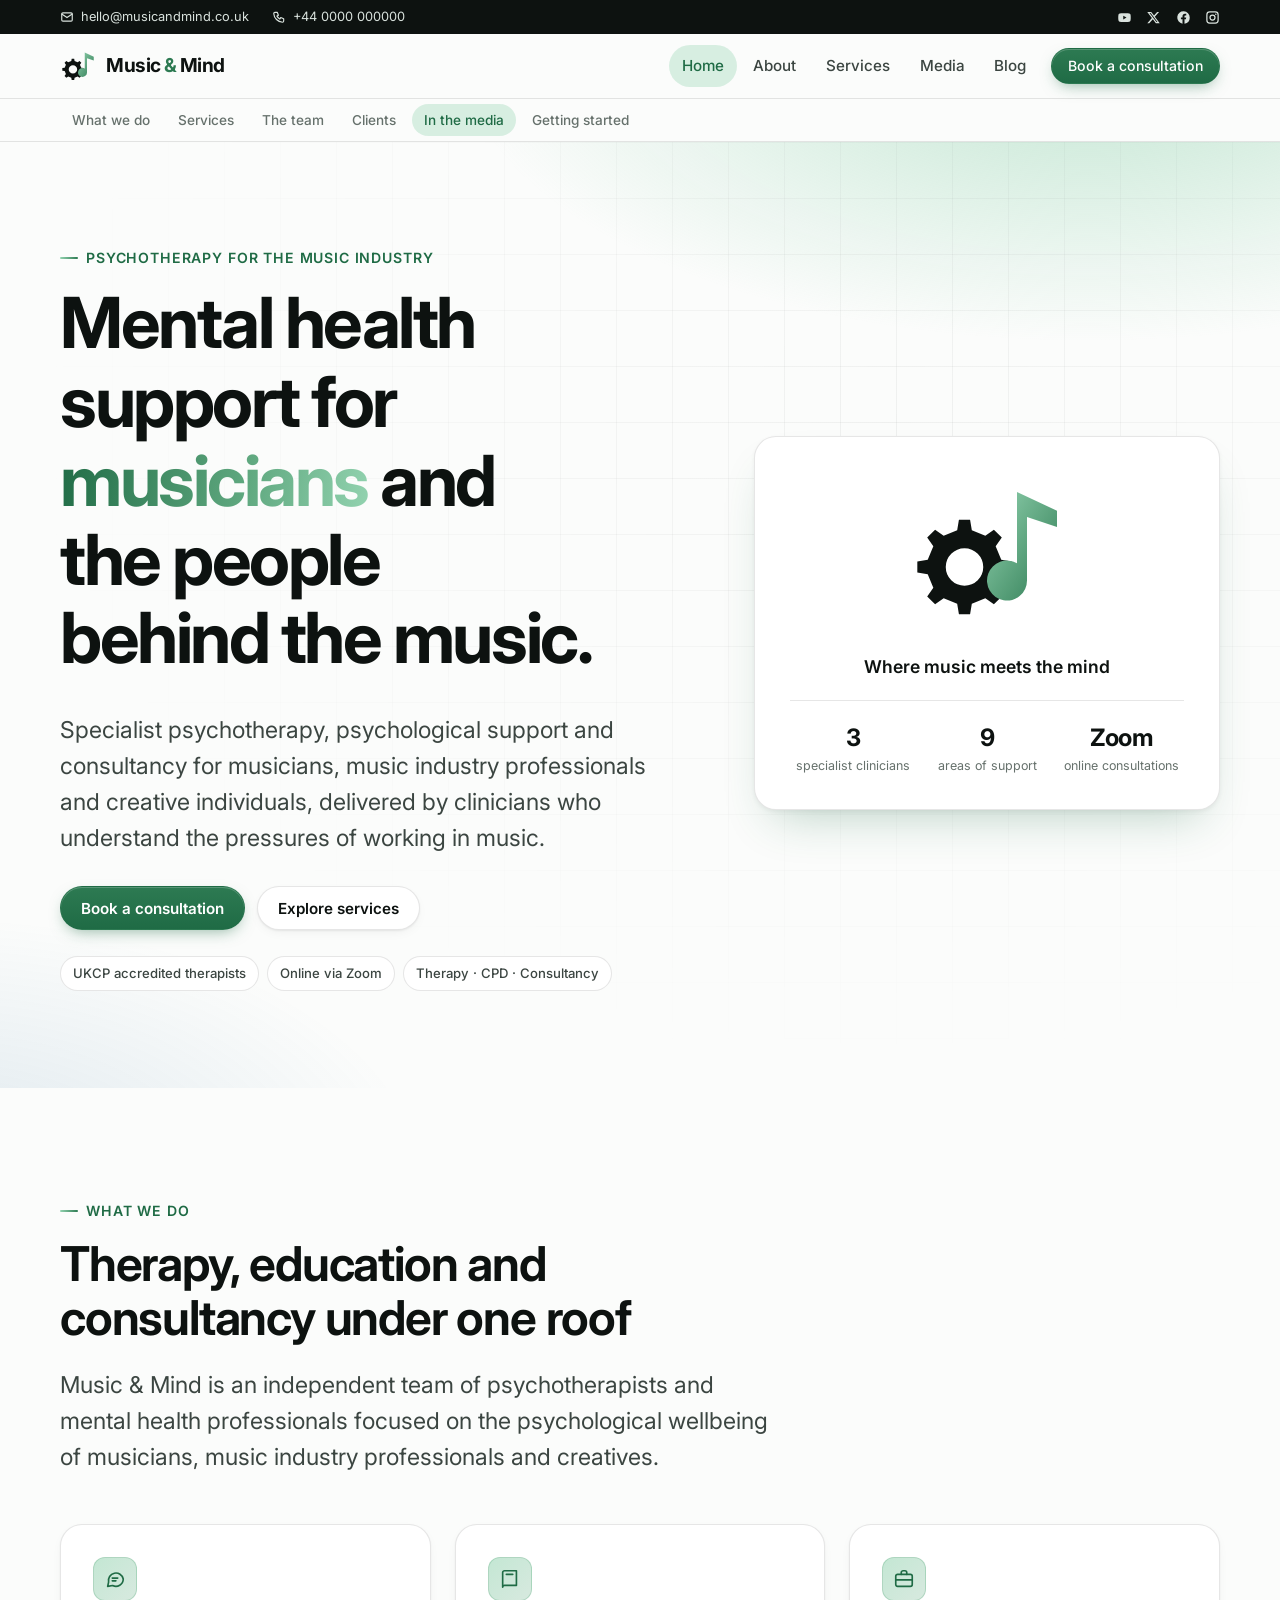
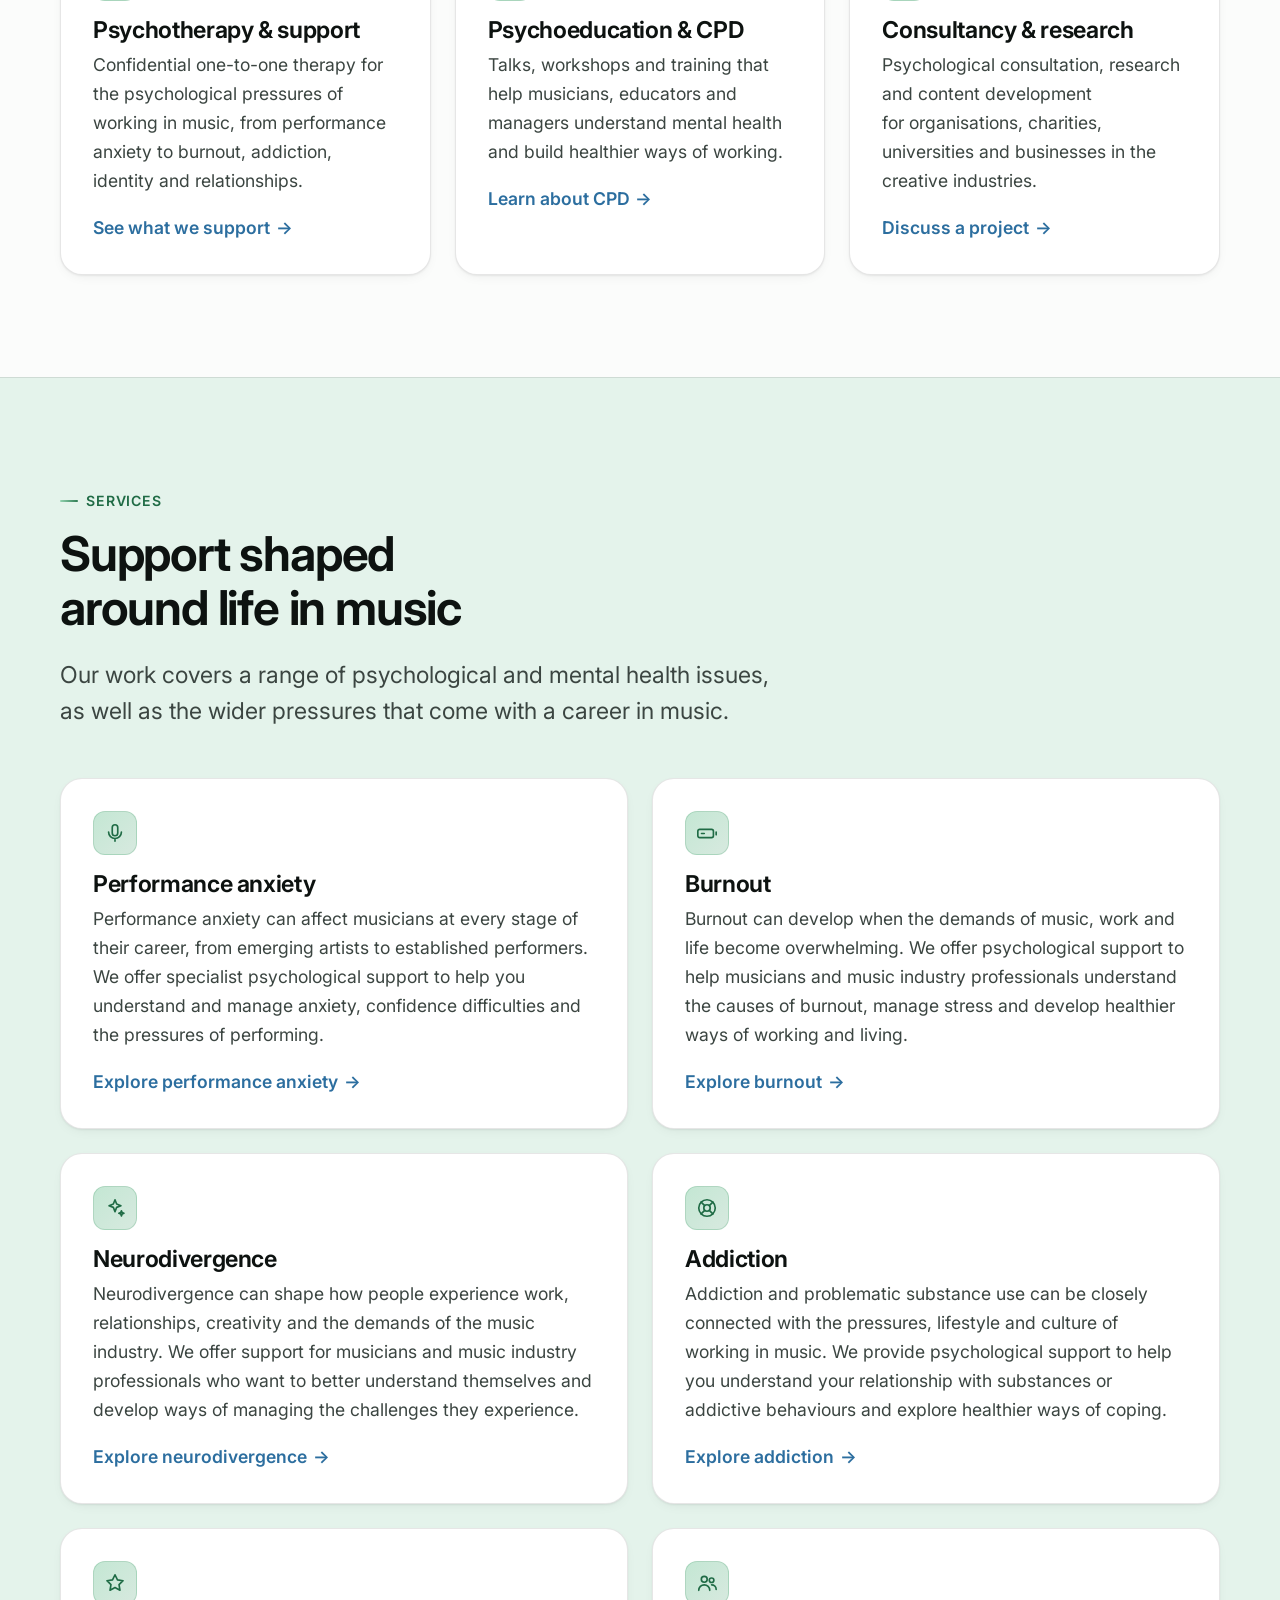
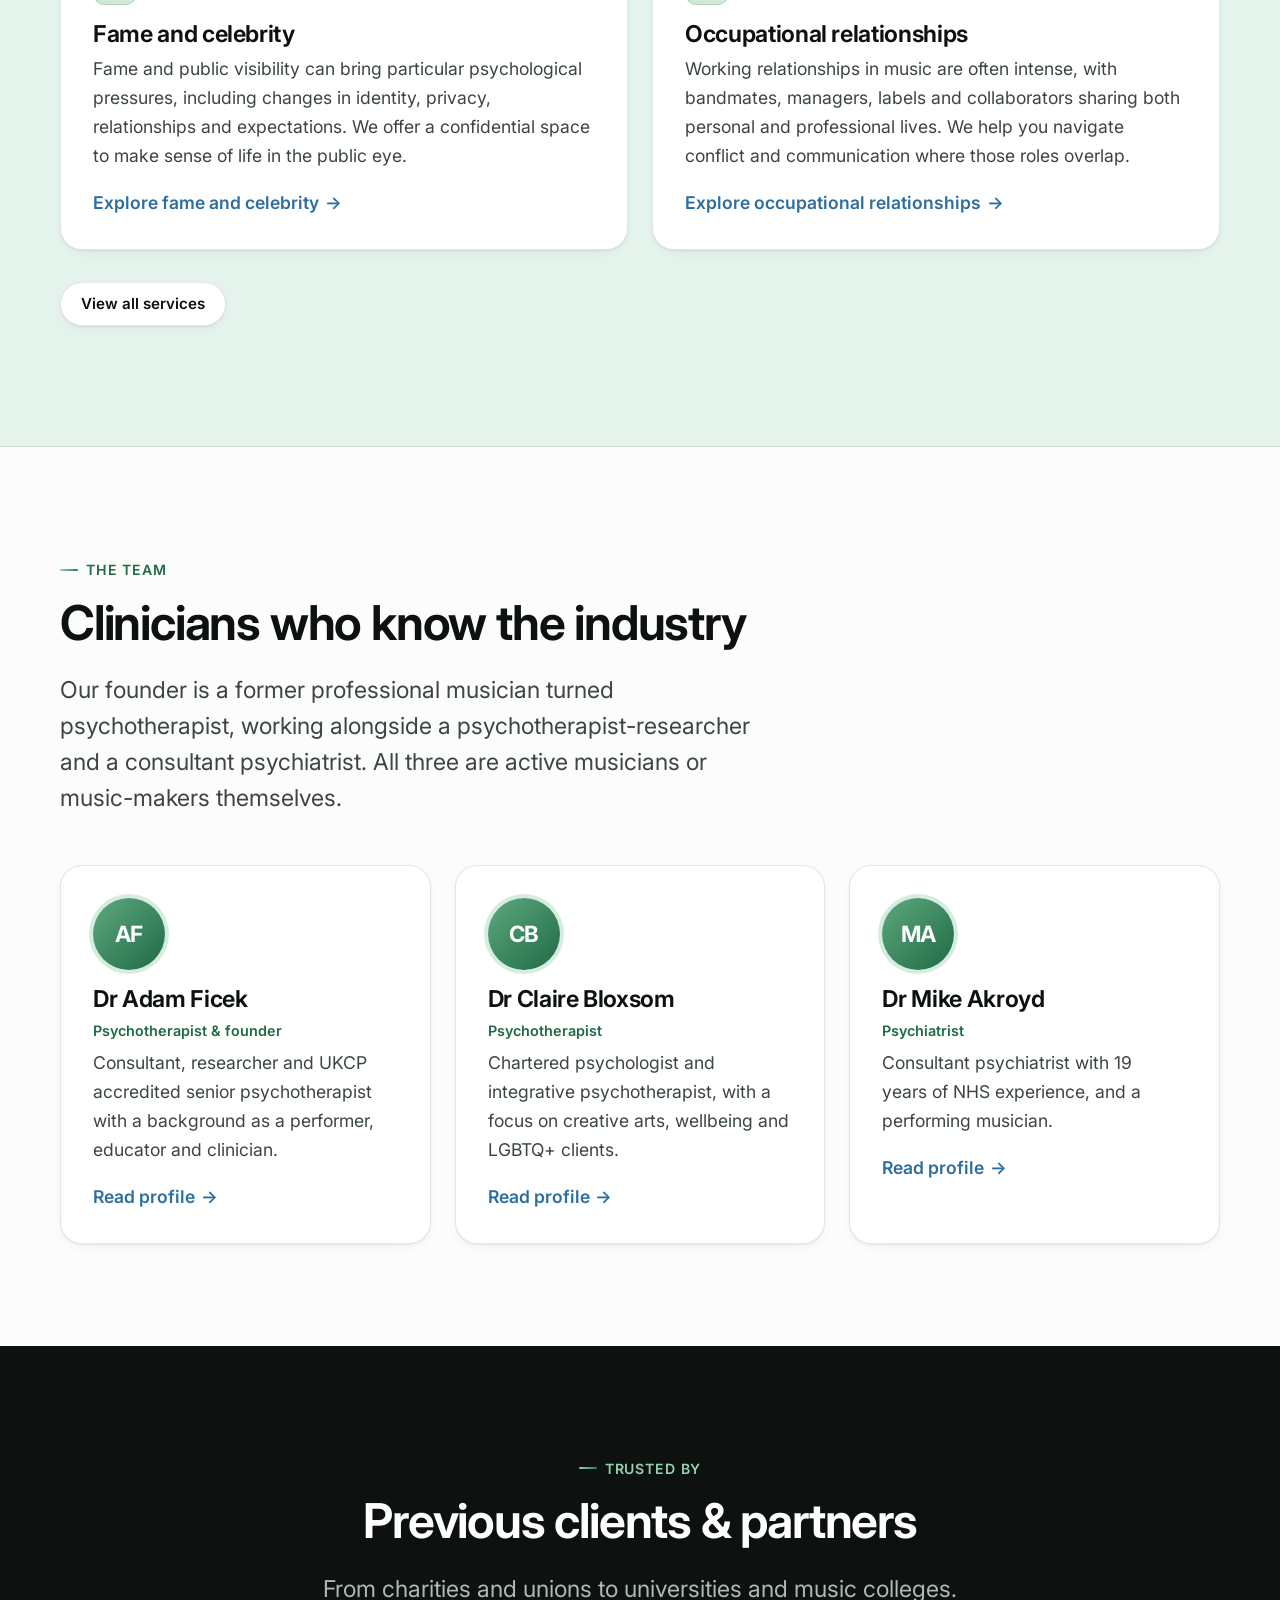
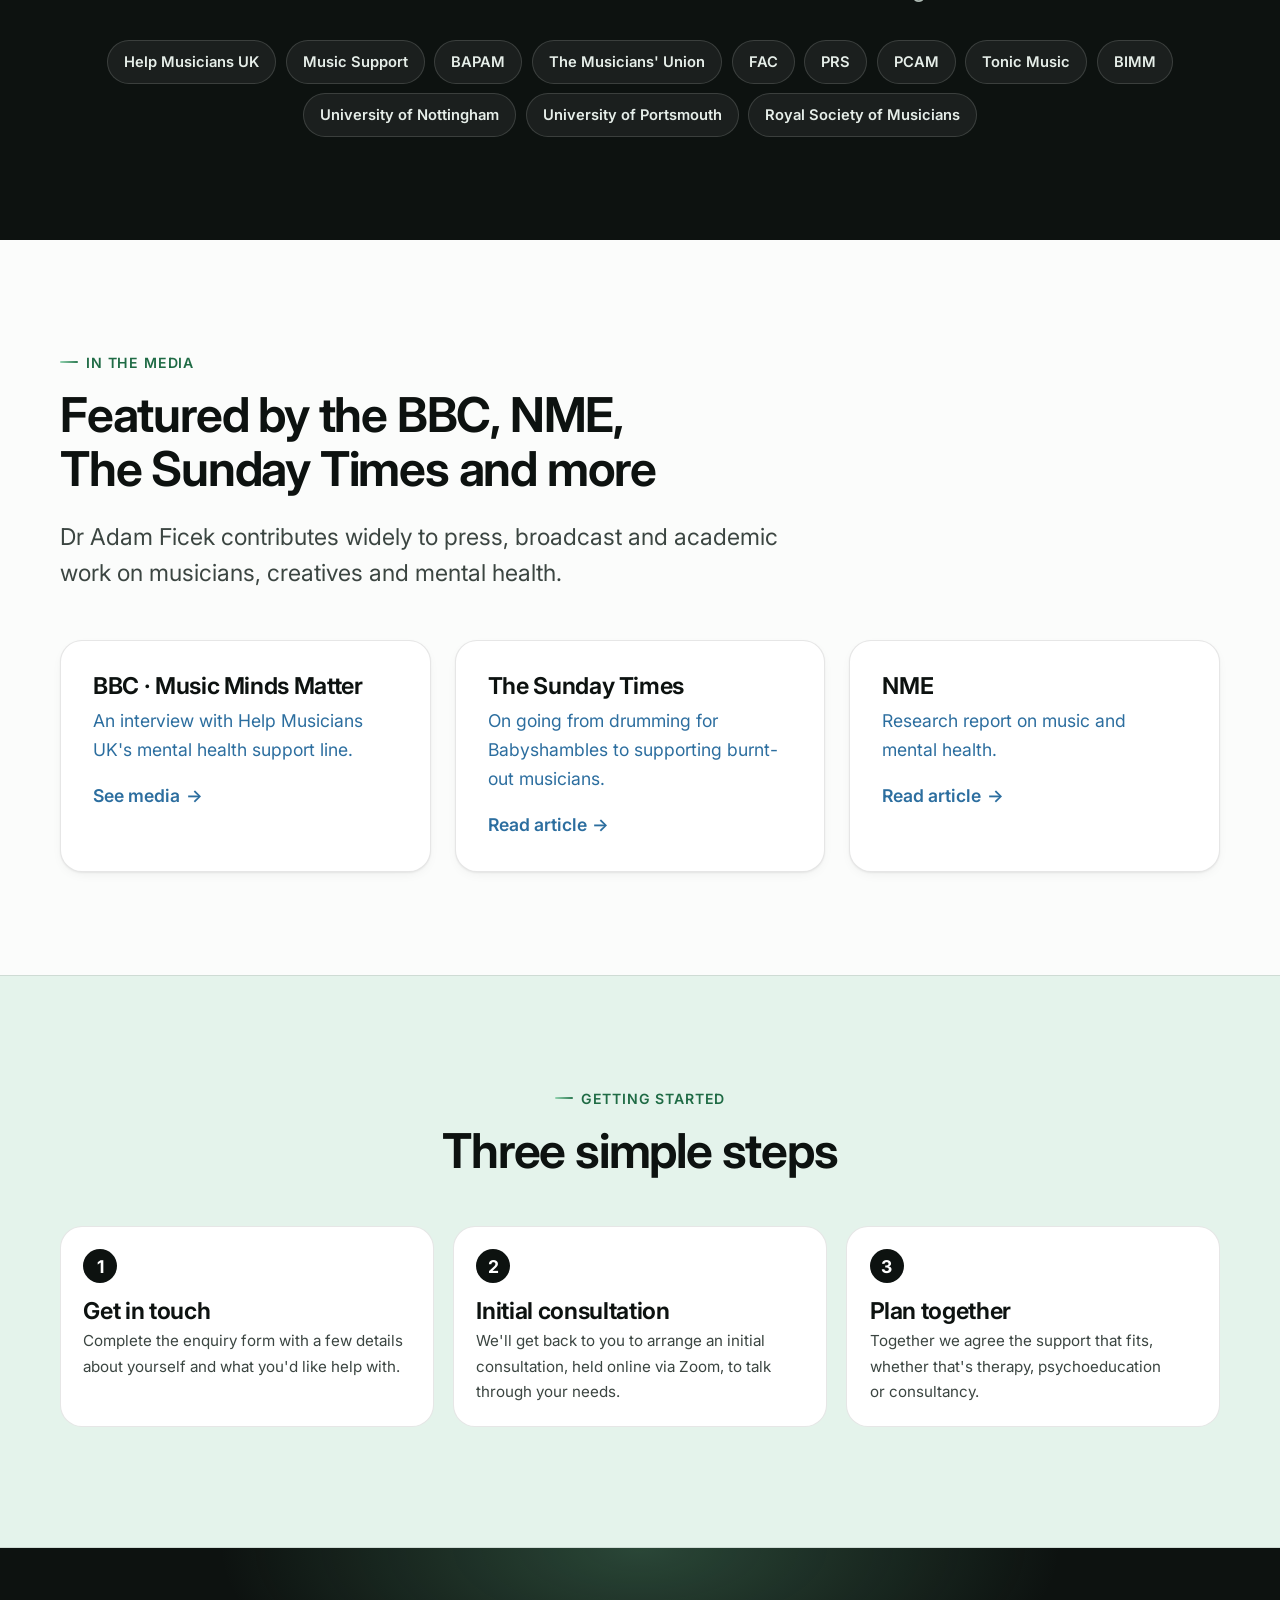
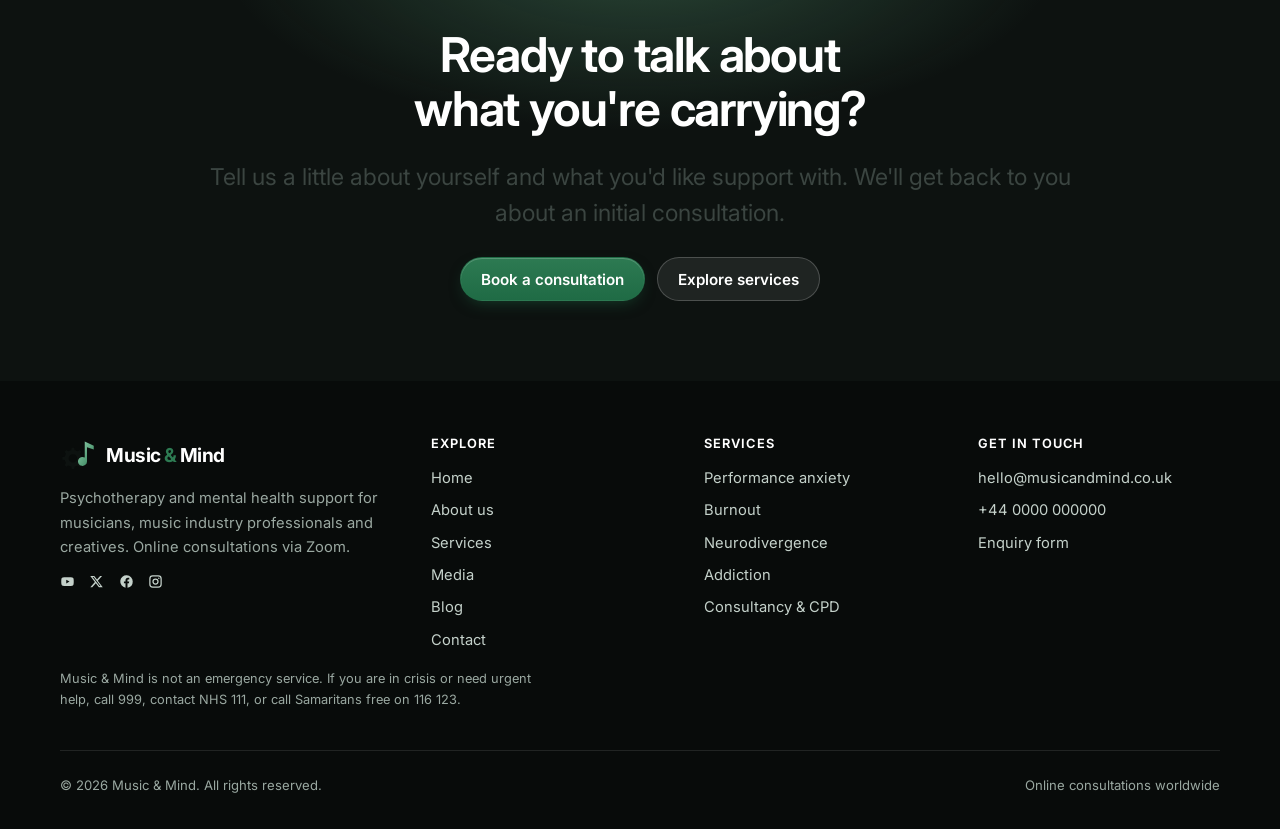
==== commit 78ba2c35: "Improve PageSpeed scores: non-blocking fonts, contrast, heading order, descriptive link text, no for" ====
--- a/index.html
+++ b/index.html
@@ -14,7 +14,8 @@
 <link rel="apple-touch-icon" href="apple-touch-icon.png"><link rel="manifest" href="site.webmanifest">
 <script>document.documentElement.className="js"</script>
 <link rel="preconnect" href="https://fonts.googleapis.com"><link rel="preconnect" href="https://fonts.gstatic.com" crossorigin>
-<link rel="stylesheet" href="https://fonts.googleapis.com/css2?family=Inter:wght@400..700&display=swap">
+<link rel="stylesheet" href="https://fonts.googleapis.com/css2?family=Inter:wght@400..700&display=swap" media="print" onload="this.media='all'">
+<noscript><link rel="stylesheet" href="https://fonts.googleapis.com/css2?family=Inter:wght@400..700&display=swap"></noscript>
 <link rel="stylesheet" href="css/style.css">
 <script src="js/main.js" defer></script>
 <script type="application/ld+json">{"@context": "https://schema.org", "@type": "ProfessionalService", "name": "Music & Mind", "url": "https://www.musicandmind.co.uk/", "description": "Psychotherapy and mental health support for musicians, music industry professionals and creatives.", "sameAs": ["https://www.youtube.com/channel/UCqxCYshi4Ed6WEvmgeZslqQ", "https://twitter.com/musicandminduk", "https://www.facebook.com/musicandmindconsultancy/", "https://www.instagram.com/musicandminduk/"], "areaServed": "GB"}</script>
@@ -34,7 +35,7 @@
     <button class="menu-btn" aria-expanded="false" aria-controls="nav" aria-label="Menu"><svg viewBox="0 0 24 24"><path d="M4 7h16M4 12h16M4 17h16"/></svg></button>
     <nav class="nav" id="nav" aria-label="Main" data-open="false"><a href="index.html" aria-current="page">Home</a><a href="about.html">About</a><a href="services.html">Services</a><a href="media.html">Media</a><a href="blog.html">Blog</a><a class="btn sm" href="contact.html">Book a consultation</a></nav>
   </div></div>
-  
+  <nav class="subnav" aria-label="On this page"><div class="wrap"><a href="#approach">What we do</a><a href="#services">Services</a><a href="#team">The team</a><a href="#clients">Clients</a><a href="#media">In the media</a><a href="#start">Getting started</a></div></nav>
 </header>
 <main id="main">
 
@@ -58,8 +59,6 @@
     </div>
   </div>
 </section>
-
-<nav class="subnav" aria-label="On this page"><div class="wrap"><a href="#approach">What we do</a><a href="#services">Services</a><a href="#team">The team</a><a href="#clients">Clients</a><a href="#media">In the media</a><a href="#start">Getting started</a></div></nav>
 
 <section class="section" id="approach">
   <div class="wrap">
@@ -143,9 +142,9 @@
         <p>Psychotherapy and mental health support for musicians, music industry professionals and creatives. Online consultations via Zoom.</p>
         <div class="socials"><a href="https://www.youtube.com/channel/UCqxCYshi4Ed6WEvmgeZslqQ" rel="noopener" target="_blank" aria-label="YouTube"><svg viewBox="0 0 24 24" fill-rule="evenodd" aria-hidden="true"><path d="M21.6 7.2a2.5 2.5 0 0 0-1.8-1.8C18.2 5 12 5 12 5s-6.2 0-7.8.4A2.5 2.5 0 0 0 2.4 7.2C2 8.8 2 12 2 12s0 3.2.4 4.8a2.5 2.5 0 0 0 1.8 1.8C5.8 19 12 19 12 19s6.2 0 7.8-.4a2.5 2.5 0 0 0 1.8-1.8c.4-1.6.4-4.8.4-4.8s0-3.2-.4-4.8zM10 15V9l5.2 3L10 15z"/></svg></a><a href="https://twitter.com/musicandminduk" rel="noopener" target="_blank" aria-label="X (Twitter)"><svg viewBox="0 0 24 24" fill-rule="evenodd" aria-hidden="true"><path d="M17.8 3h3.1l-6.8 7.7L22 21h-6.2l-4.9-6.3L5.2 21H2.1l7.3-8.3L2 3h6.4l4.4 5.8L17.8 3zm-1.1 16.2h1.7L7.4 4.7H5.6l11.1 14.5z"/></svg></a><a href="https://www.facebook.com/musicandmindconsultancy/" rel="noopener" target="_blank" aria-label="Facebook"><svg viewBox="0 0 24 24" fill-rule="evenodd" aria-hidden="true"><path d="M22 12a10 10 0 1 0-11.6 9.9v-7H7.9V12h2.5V9.8c0-2.5 1.5-3.9 3.8-3.9 1.1 0 2.2.2 2.2.2v2.5h-1.3c-1.2 0-1.6.8-1.6 1.6V12h2.8l-.4 2.9h-2.3v7A10 10 0 0 0 22 12z"/></svg></a><a href="https://www.instagram.com/musicandminduk/" rel="noopener" target="_blank" aria-label="Instagram"><svg viewBox="0 0 24 24" fill-rule="evenodd" aria-hidden="true"><path d="M7.5 2h9A5.5 5.5 0 0 1 22 7.5v9a5.5 5.5 0 0 1-5.5 5.5h-9A5.5 5.5 0 0 1 2 16.5v-9A5.5 5.5 0 0 1 7.5 2zm0 2A3.5 3.5 0 0 0 4 7.5v9A3.5 3.5 0 0 0 7.5 20h9a3.5 3.5 0 0 0 3.5-3.5v-9A3.5 3.5 0 0 0 16.5 4h-9zM12 7a5 5 0 1 1 0 10 5 5 0 0 1 0-10zm0 2a3 3 0 1 0 0 6 3 3 0 0 0 0-6zm5.3-3.3a1.2 1.2 0 1 1 0 2.4 1.2 1.2 0 0 1 0-2.4z"/></svg></a></div>
       </div>
-      <div><h4>Explore</h4><ul><li><a href="index.html">Home</a></li><li><a href="about.html">About us</a></li><li><a href="services.html">Services</a></li><li><a href="media.html">Media</a></li><li><a href="blog.html">Blog</a></li><li><a href="contact.html">Contact</a></li></ul></div>
-      <div><h4>Services</h4><ul><li><a href="services.html#performance-anxiety">Performance anxiety</a></li><li><a href="services.html#burnout">Burnout</a></li><li><a href="services.html#neurodivergence">Neurodivergence</a></li><li><a href="services.html#addiction">Addiction</a></li><li><a href="services.html#consultancy-psychoeducation-cpd">Consultancy &amp; CPD</a></li></ul></div>
-      <div><h4>Get in touch</h4><ul><li><a href="mailto:hello@musicandmind.co.uk">hello@musicandmind.co.uk</a></li><li><a href="tel:+440000000000">+44 0000 000000</a></li><li><a href="contact.html">Enquiry form</a></li></ul></div>
+      <div><h3>Explore</h3><ul><li><a href="index.html">Home</a></li><li><a href="about.html">About us</a></li><li><a href="services.html">Services</a></li><li><a href="media.html">Media</a></li><li><a href="blog.html">Blog</a></li><li><a href="contact.html">Contact</a></li></ul></div>
+      <div><h3>Services</h3><ul><li><a href="services.html#performance-anxiety">Performance anxiety</a></li><li><a href="services.html#burnout">Burnout</a></li><li><a href="services.html#neurodivergence">Neurodivergence</a></li><li><a href="services.html#addiction">Addiction</a></li><li><a href="services.html#consultancy-psychoeducation-cpd">Consultancy &amp; CPD</a></li></ul></div>
+      <div><h3>Get in touch</h3><ul><li><a href="mailto:hello@musicandmind.co.uk">hello@musicandmind.co.uk</a></li><li><a href="tel:+440000000000">+44 0000 000000</a></li><li><a href="contact.html">Enquiry form</a></li></ul></div>
     </div>
     <p class="disclaimer">Music &amp; Mind is not an emergency service. If you are in crisis or need urgent help, call 999, contact NHS 111, or call Samaritans free on 116 123.</p>
     <div class="legal"><span>&copy; <span data-year>2026</span> Music &amp; Mind. All rights reserved.</span><span>Online consultations worldwide</span></div>
--- a/css/style.css
+++ b/css/style.css
@@ -1,4 +1,5 @@
 /* Music & Mind — single stylesheet. Hand-written, no dependencies. See BRAND.md */
+@font-face{font-family:"Inter Fallback";src:local("Arial");size-adjust:107.4%;ascent-override:90.2%;descent-override:22.5%;line-gap-override:0%}
 :root{
   --ink:#0d1210; --ink-2:#3b4541; --ink-3:#66716c;
   --green-700:#1f6b45; --green-600:#2d7a52; --green-500:#5fa87f; --green-300:#93d3b0;
@@ -9,7 +10,7 @@
   --shadow-1:0 1px 2px rgb(13 18 16/.06),0 4px 14px -6px rgb(13 18 16/.10);
   --shadow-2:0 2px 4px rgb(13 18 16/.05),0 24px 48px -20px rgb(31 107 69/.30);
   --r:14px; --r-lg:22px;
-  --font:"Inter",system-ui,-apple-system,"Segoe UI",Roboto,sans-serif;
+  --font:"Inter","Inter Fallback",system-ui,-apple-system,"Segoe UI",Roboto,sans-serif;
   --step--1:clamp(.82rem,.8rem + .1vw,.9rem);
   --step-0:clamp(1rem,.96rem + .2vw,1.1rem);
   --step-1:clamp(1.2rem,1.1rem + .5vw,1.45rem);
@@ -26,7 +27,8 @@
 img,svg{max-width:100%;display:block}
 h1,h2,h3,h4{color:var(--ink);line-height:1.12;letter-spacing:-.025em;margin:0 0 .5em;font-weight:650;text-wrap:balance}
 h1{font-size:var(--step-4);font-weight:700;letter-spacing:-.035em}
-h2{font-size:var(--step-3)} h3{font-size:var(--step-1);letter-spacing:-.015em}
+h2{font-size:var(--step-3)} h3,h2.h3{font-size:var(--step-1);letter-spacing:-.015em}
+.sr{position:absolute;width:1px;height:1px;overflow:hidden;clip-path:inset(50%);white-space:nowrap}
 p{margin:0 0 1em;text-wrap:pretty}
 a{color:var(--blue);text-underline-offset:3px;text-decoration-thickness:1px}
 a:hover{color:var(--brand-ink)}
@@ -38,6 +40,7 @@
 .section.tint{background:var(--tint);border-block:1px solid var(--line)}
 .section.dark{background:var(--ink);color:#c9d3ce}
 .section.dark h2,.section.dark h3{color:#fff}
+.section.dark .eyebrow{color:var(--green-300)}
 .eyebrow{display:inline-flex;gap:.5rem;align-items:center;font-size:var(--step--1);font-weight:600;letter-spacing:.06em;
   text-transform:uppercase;color:var(--brand-ink);margin-bottom:.9rem}
 .eyebrow::before{content:"";width:18px;height:2px;background:linear-gradient(90deg,var(--green-300),var(--green-600));border-radius:2px}
@@ -63,7 +66,7 @@
 .nav a:hover{background:color-mix(in srgb,var(--green-300) 30%,transparent);color:var(--ink)}
 .nav a[aria-current=page]{color:var(--brand-ink);background:color-mix(in srgb,var(--green-300) 34%,transparent)}
 .nav .btn{margin-left:.5rem;color:#fff}
-.nav .btn:hover,.nav .btn[aria-current=page]{color:#fff;background:linear-gradient(180deg,var(--green-600),var(--brand-ink))}
+.nav .btn:hover,.nav .btn[aria-current=page]{color:#fff;background:linear-gradient(180deg,var(--brand-ink),#16503a)}
 .menu-btn{display:none;appearance:none;border:1px solid var(--line);background:var(--surface);border-radius:10px;width:42px;height:42px;cursor:pointer;color:var(--ink)}
 .menu-btn svg{width:20px;height:20px;margin:auto;stroke:currentColor;stroke-width:2;fill:none;stroke-linecap:round}
 .subnav{border-top:1px solid var(--line)}
@@ -76,8 +79,8 @@
 /* ---------- Buttons ---------- */
 .btn{display:inline-flex;align-items:center;justify-content:center;gap:.5rem;font:600 .95rem/1 var(--font);padding:.85rem 1.25rem;border-radius:999px;
   border:1px solid transparent;text-decoration:none;cursor:pointer;color:#fff;
-  background:linear-gradient(180deg,var(--green-500),var(--green-600));
-  box-shadow:inset 0 1px 0 rgb(255 255 255/.25),0 6px 16px -6px rgb(31 107 69/.55);transition:transform .15s,box-shadow .2s,background .2s}
+  background:linear-gradient(180deg,var(--green-600),var(--green-700));
+  box-shadow:inset 0 1px 0 rgb(255 255 255/.2),0 6px 16px -6px rgb(31 107 69/.55);transition:transform .15s,box-shadow .2s,background .2s}
 .btn:hover{transform:translateY(-1px);color:#fff;box-shadow:inset 0 1px 0 rgb(255 255 255/.25),0 10px 22px -8px rgb(31 107 69/.6)}
 .btn.ghost{background:var(--surface);color:var(--ink);border-color:var(--line);box-shadow:var(--shadow-1)}
 .btn.ghost:hover{color:var(--brand-ink);border-color:color-mix(in srgb,var(--green-500) 55%,transparent)}
@@ -226,7 +229,7 @@
 .site-footer{background:#080b0a;color:#9aa8a1;font-size:.92rem;padding-block:3.5rem 2rem}
 .site-footer a{color:#c4d1ca;text-decoration:none}.site-footer a:hover{color:var(--green-300)}
 .foot-grid{display:grid;grid-template-columns:1.4fr repeat(3,1fr);gap:2rem}
-.site-footer h4{color:#fff;font-size:.8rem;letter-spacing:.08em;text-transform:uppercase;margin-bottom:.9rem}
+.site-footer h3{color:#fff;font-size:.8rem;letter-spacing:.08em;text-transform:uppercase;margin-bottom:.9rem}
 .site-footer ul{list-style:none;margin:0;padding:0;display:grid;gap:.5rem}
 .site-footer .brand{color:#fff;margin-bottom:.8rem}
 .legal{margin-top:2.5rem;padding-top:1.5rem;border-top:1px solid rgb(255 255 255/.1);display:flex;justify-content:space-between;gap:1rem;flex-wrap:wrap;font-size:.82rem}
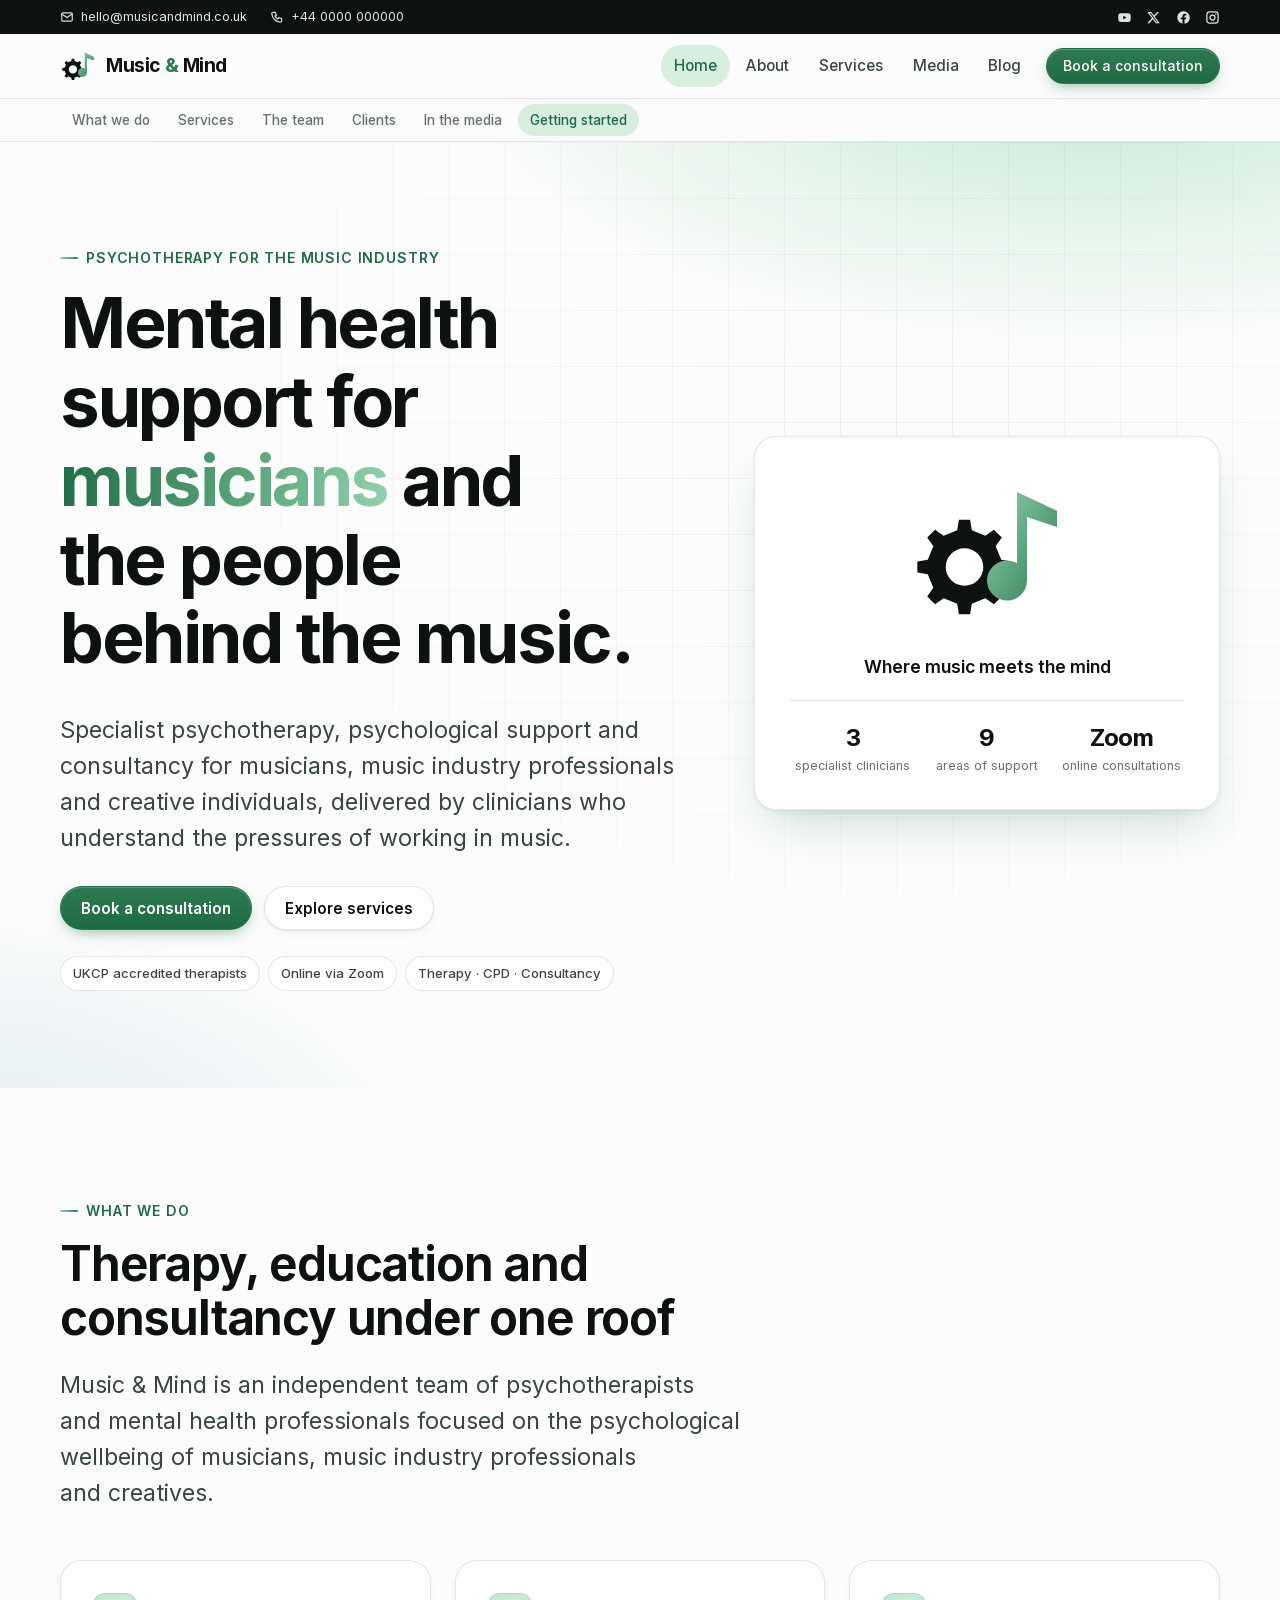
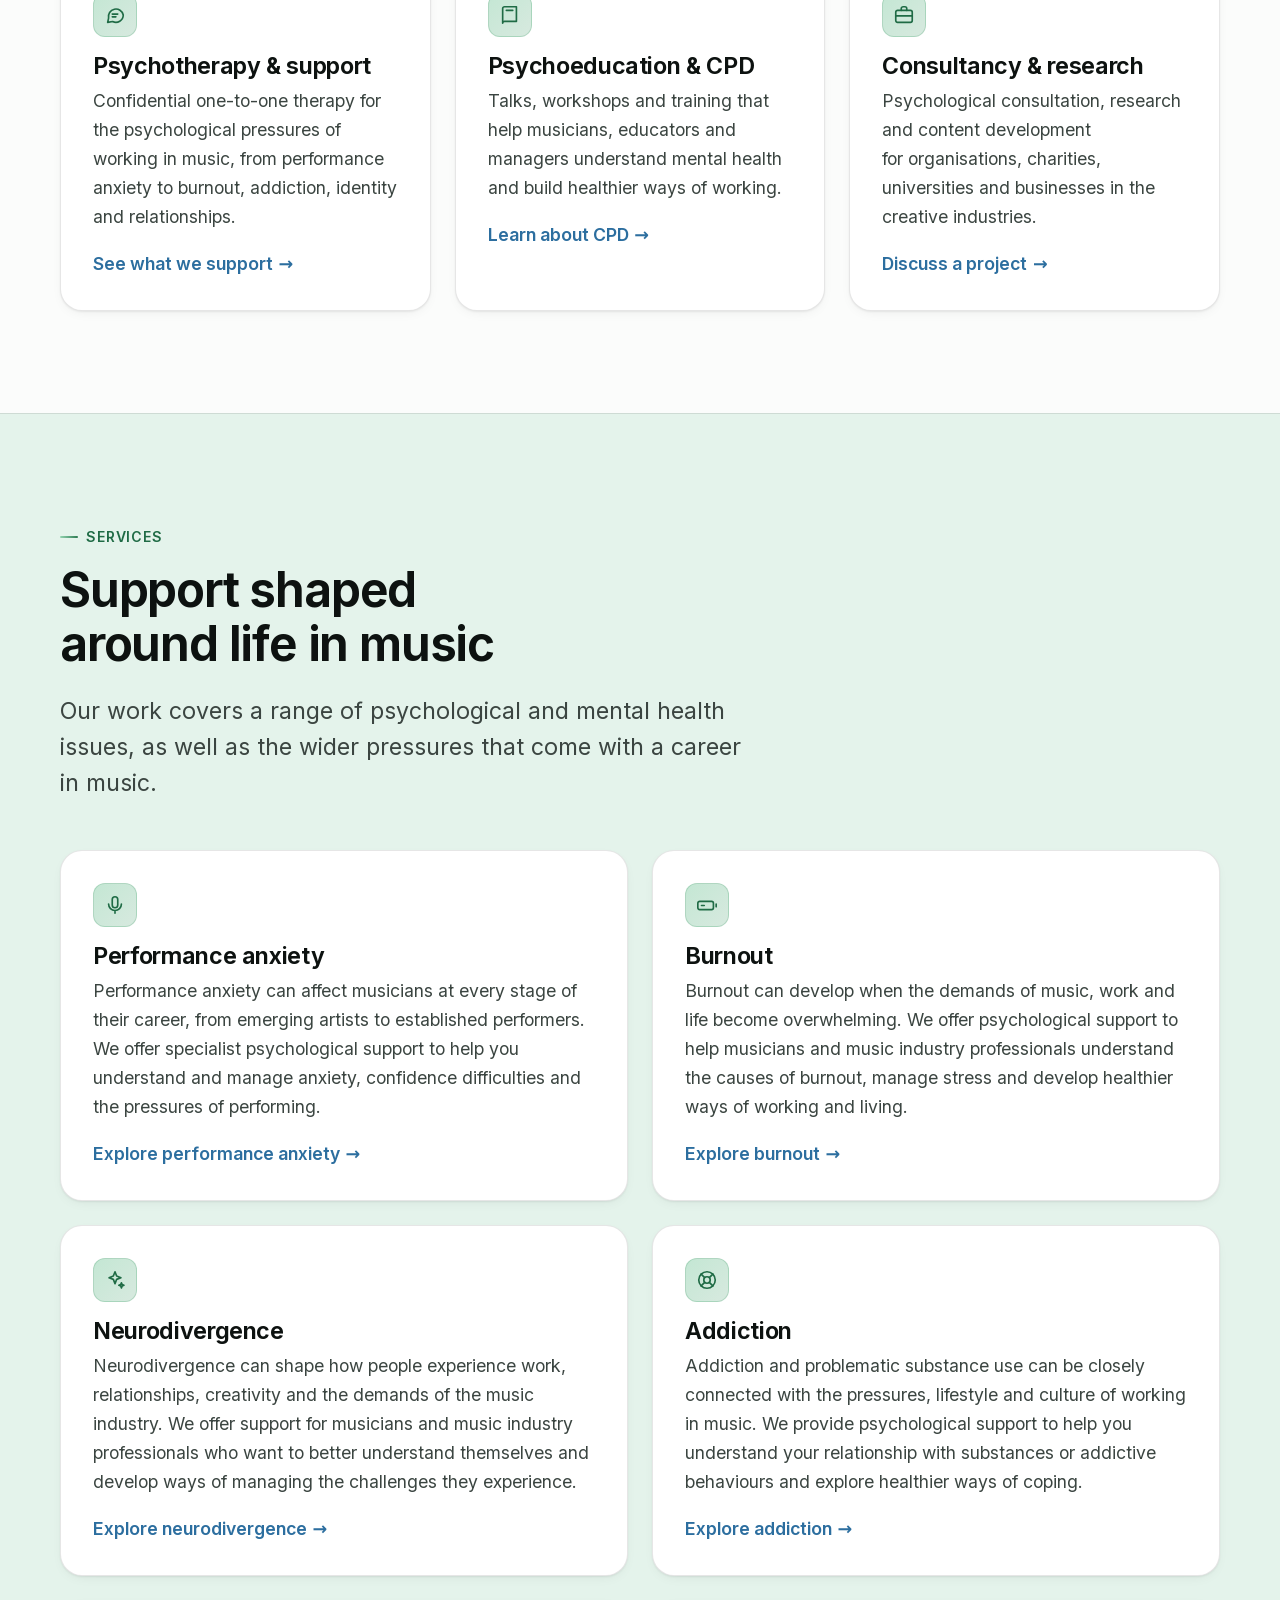
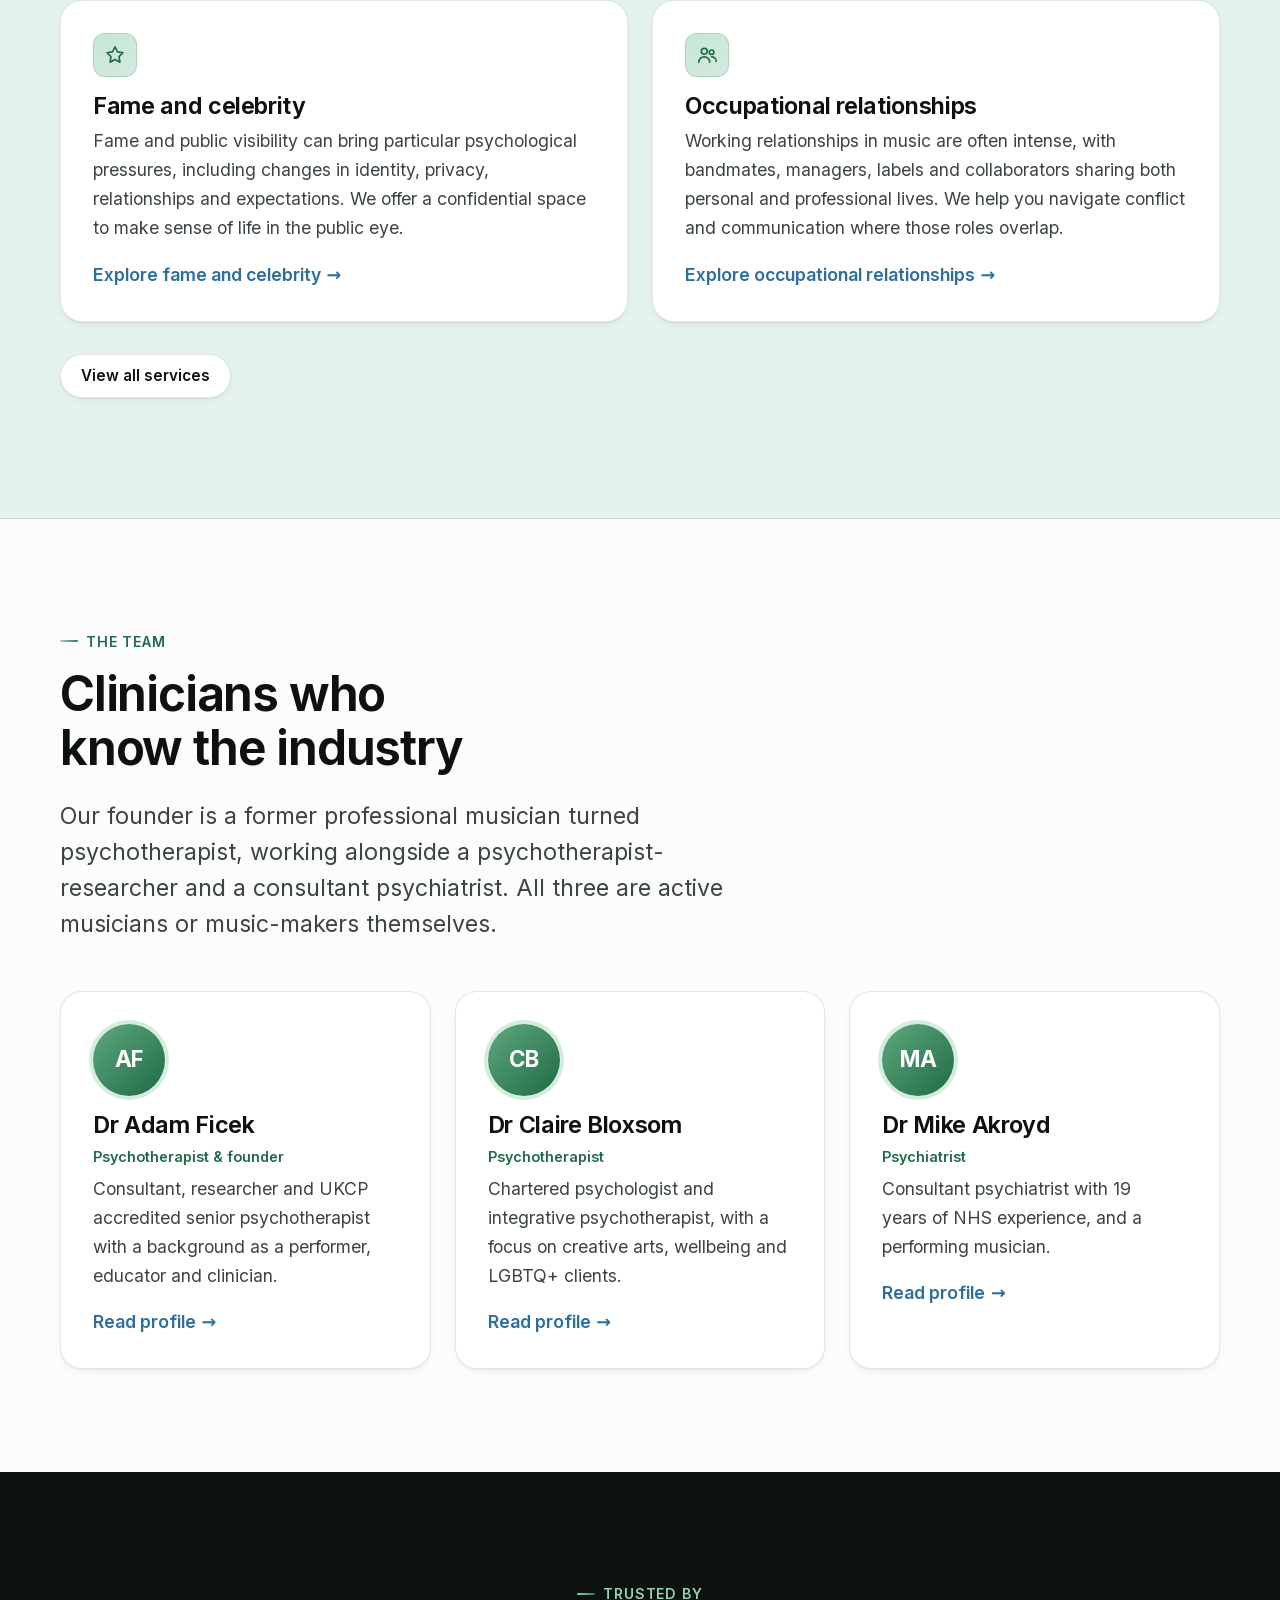
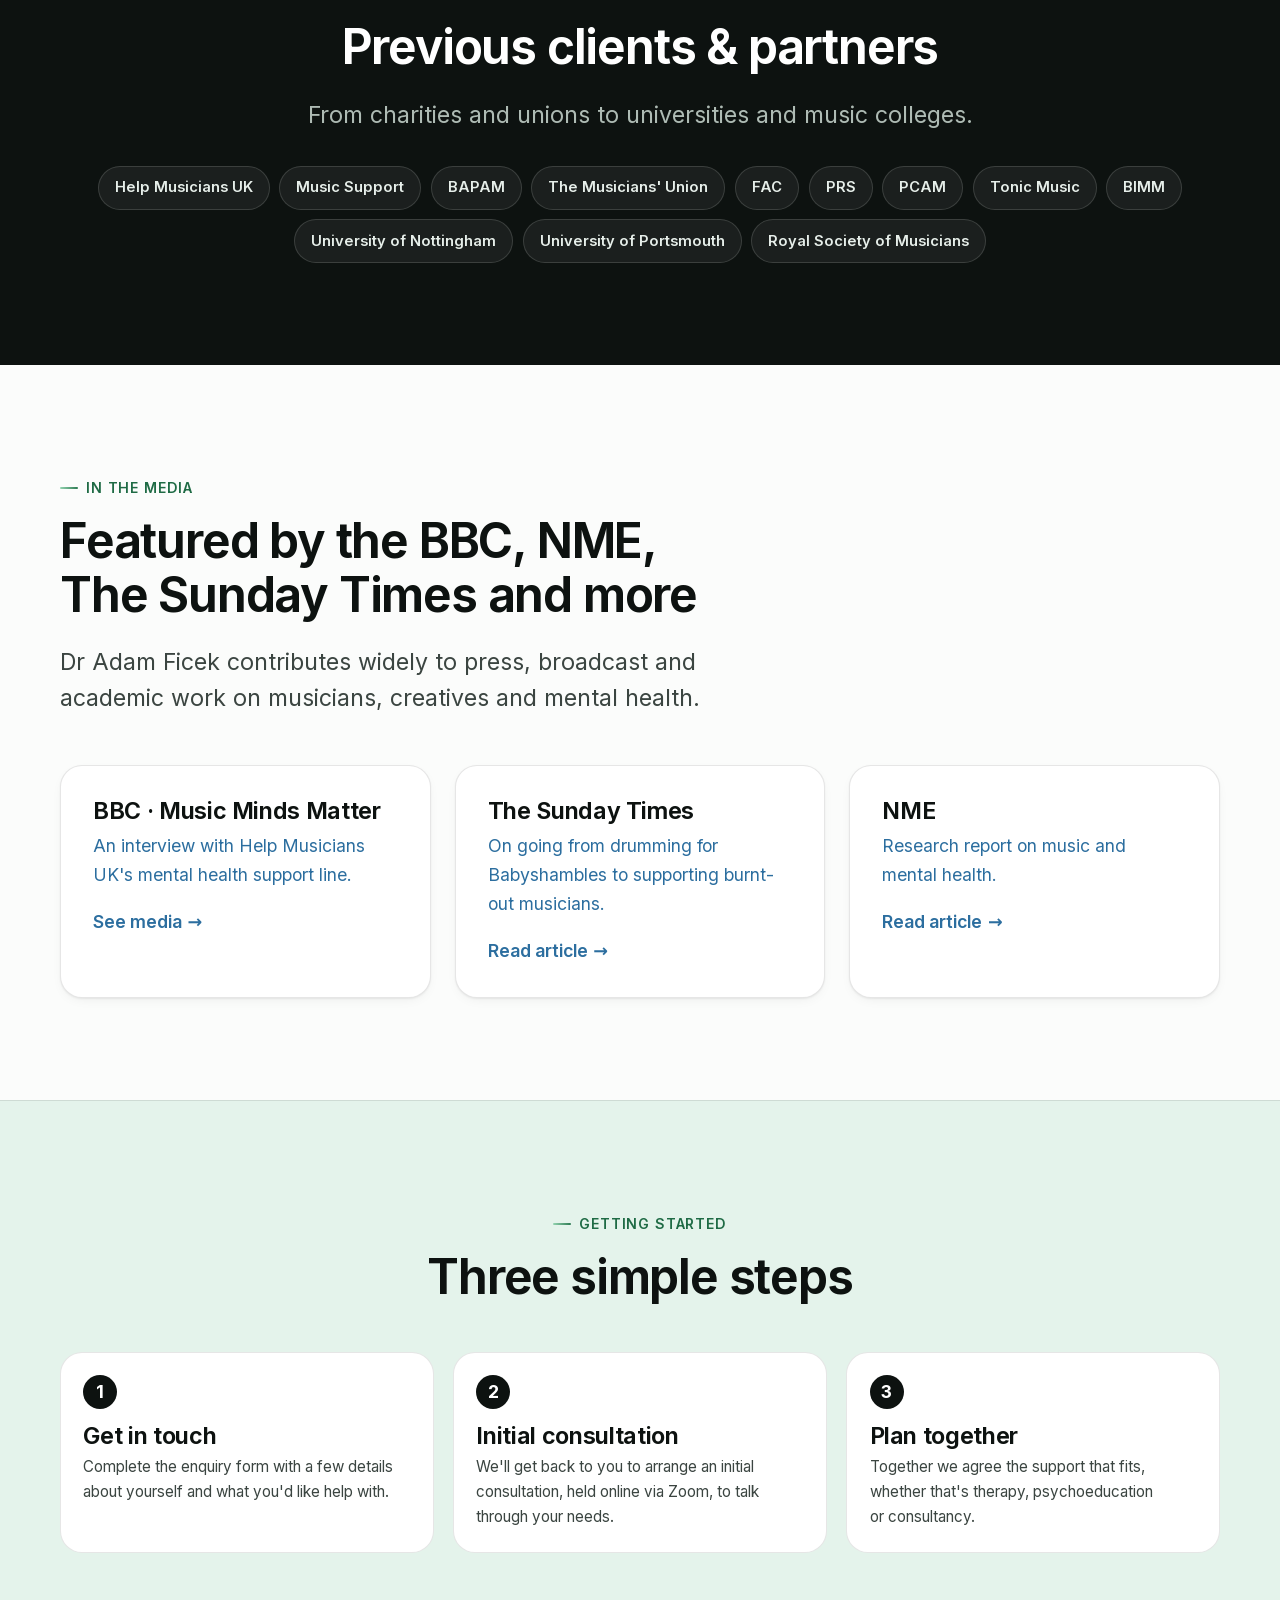
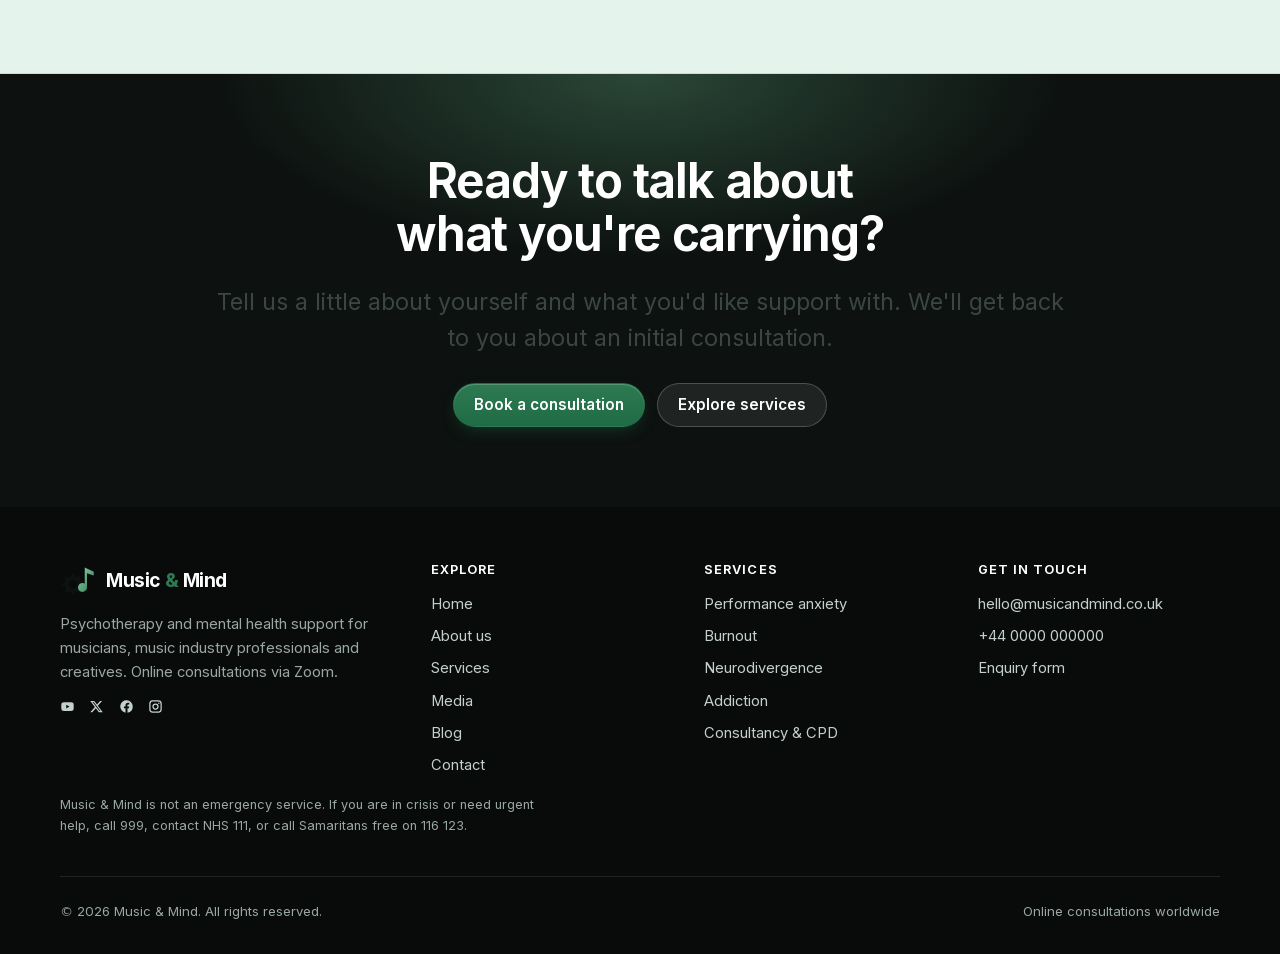
==== commit dccc9528: "Self-host and preload subsetted Inter (17 KB) instead of Google Fonts, matching t4-digital approach" ====
--- a/index.html
+++ b/index.html
@@ -13,9 +13,7 @@
 <link rel="icon" href="favicon.svg" type="image/svg+xml"><link rel="icon" href="favicon-32.png" sizes="32x32" type="image/png">
 <link rel="apple-touch-icon" href="apple-touch-icon.png"><link rel="manifest" href="site.webmanifest">
 <script>document.documentElement.className="js"</script>
-<link rel="preconnect" href="https://fonts.googleapis.com"><link rel="preconnect" href="https://fonts.gstatic.com" crossorigin>
-<link rel="stylesheet" href="https://fonts.googleapis.com/css2?family=Inter:wght@400..700&display=swap" media="print" onload="this.media='all'">
-<noscript><link rel="stylesheet" href="https://fonts.googleapis.com/css2?family=Inter:wght@400..700&display=swap"></noscript>
+<link rel="preload" href="fonts/inter-latin.woff2" as="font" type="font/woff2" crossorigin>
 <link rel="stylesheet" href="css/style.css">
 <script src="js/main.js" defer></script>
 <script type="application/ld+json">{"@context": "https://schema.org", "@type": "ProfessionalService", "name": "Music & Mind", "url": "https://www.musicandmind.co.uk/", "description": "Psychotherapy and mental health support for musicians, music industry professionals and creatives.", "sameAs": ["https://www.youtube.com/channel/UCqxCYshi4Ed6WEvmgeZslqQ", "https://twitter.com/musicandminduk", "https://www.facebook.com/musicandmindconsultancy/", "https://www.instagram.com/musicandminduk/"], "areaServed": "GB"}</script>
@@ -48,7 +46,7 @@
       <div class="btn-row"><a class="btn" href="contact.html">Book a consultation</a><a class="btn ghost" href="services.html">Explore services</a></div>
       <ul class="chips"><li>UKCP accredited therapists</li><li>Online via Zoom</li><li>Therapy · CPD · Consultancy</li></ul>
     </div>
-    <div class="hero-card reveal">
+    <div class="hero-card">
       <img class="mark" src="images/brand/logo-mark.svg" width="160" height="160" alt="Music &amp; Mind logo: a gear and a musical note">
       <p style="margin:0;color:var(--ink);font-weight:600">Where music meets the mind</p>
       <div class="stat-row">
--- a/css/style.css
+++ b/css/style.css
@@ -1,4 +1,6 @@
-/* Music & Mind — single stylesheet. Hand-written, no dependencies. See BRAND.md */
+/* Music & Mind: single stylesheet. Hand-written, no dependencies. See BRAND.md */
+/* Self-hosted Inter (latin subset, variable 400-700, ~17 KB, preloaded in each page head): avoids render-blocking third-party font requests */
+@font-face{font-family:"Inter";font-style:normal;font-weight:400 700;font-display:swap;src:url("../fonts/inter-latin.woff2") format("woff2")}
 @font-face{font-family:"Inter Fallback";src:local("Arial");size-adjust:107.4%;ascent-override:90.2%;descent-override:22.5%;line-gap-override:0%}
 :root{
   --ink:#0d1210; --ink-2:#3b4541; --ink-3:#66716c;
